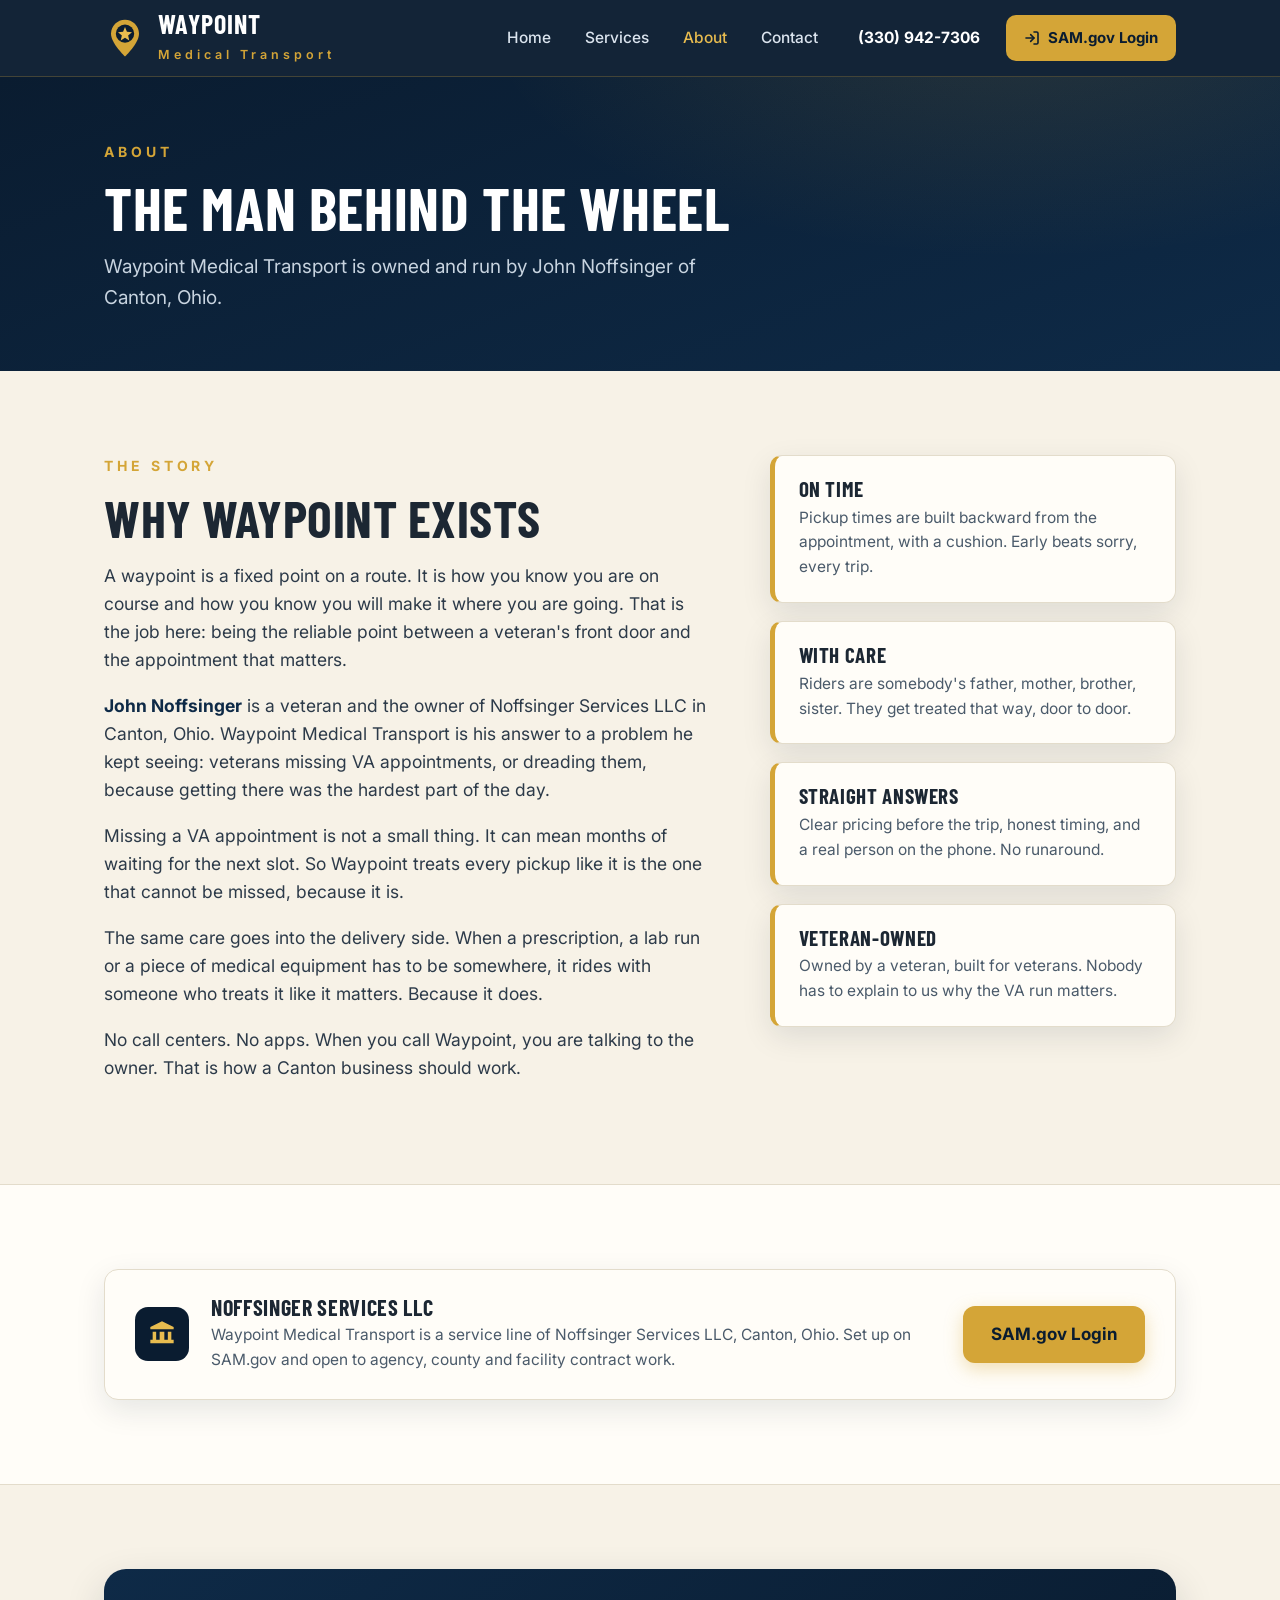
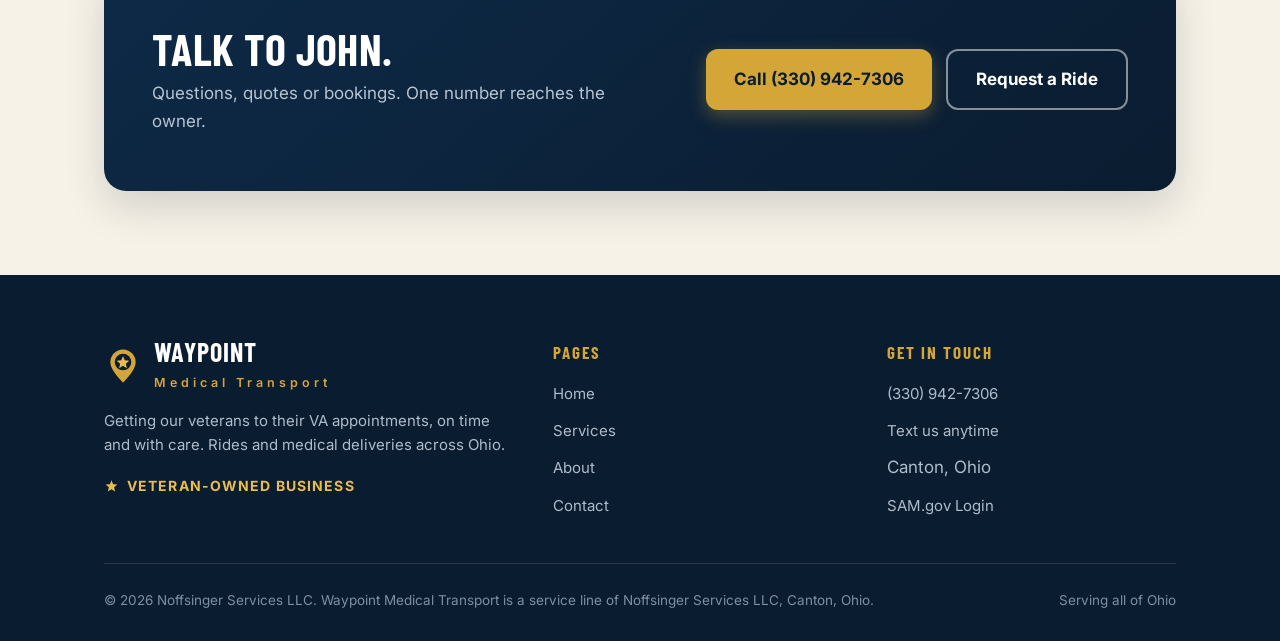
==== about.html @ 0211a943 "Waypoint Medical Transport site: home, services, about, contact + SAM.gov login button Co-Authored-B" ====
<!DOCTYPE html>
<html lang="en">
<head>
<meta charset="UTF-8">
<meta name="viewport" content="width=device-width, initial-scale=1.0">
<title>About | Waypoint Medical Transport | Canton, Ohio</title>
<meta name="description" content="Waypoint Medical Transport is a veteran-owned service line of Noffsinger Services LLC in Canton, Ohio, built around one promise: on time, with care.">
<link rel="icon" type="image/svg+xml" href="favicon.svg">
<link rel="preconnect" href="https://fonts.googleapis.com">
<link rel="preconnect" href="https://fonts.gstatic.com" crossorigin>
<link href="https://fonts.googleapis.com/css2?family=Barlow+Condensed:wght@600;700&family=Inter:wght@400;500;600;700&display=swap" rel="stylesheet">
<link rel="stylesheet" href="css/styles.css">
</head>
<body>

<header class="site-header">
  <div class="wrap nav">
    <a class="brand" href="index.html">
      <svg viewBox="0 0 48 48" fill="none" aria-hidden="true">
        <path d="M24 3C15.2 3 8 10.2 8 19c0 11 16 26 16 26s16-15 16-26c0-8.8-7.2-16-16-16z" fill="#d4a537"/>
        <circle cx="24" cy="19" r="10.5" fill="#0a1c30"/>
        <path d="M24 11.5l2.2 5.3 5.8.5-4.4 3.8 1.3 5.7-4.9-3-4.9 3 1.3-5.7-4.4-3.8 5.8-.5z" fill="#e8bc4f"/>
      </svg>
      <span>
        <span class="brand-name">Waypoint</span>
        <span class="brand-sub">Medical Transport</span>
      </span>
    </a>
    <button class="nav-toggle" aria-label="Open menu" aria-expanded="false">&#9776;</button>
    <ul class="nav-links">
      <li><a href="index.html">Home</a></li>
      <li><a href="services.html">Services</a></li>
      <li><a href="about.html" class="active">About</a></li>
      <li><a href="contact.html">Contact</a></li>
    </ul>
    <a class="nav-phone" href="tel:+13309427306">(330) 942-7306</a>
    <a class="btn-sam" href="https://sam.gov/workspace" target="_blank" rel="noopener">
      <svg width="16" height="16" viewBox="0 0 24 24" fill="none" stroke="currentColor" stroke-width="2.4" stroke-linecap="round" stroke-linejoin="round" aria-hidden="true"><path d="M15 3h4a2 2 0 0 1 2 2v14a2 2 0 0 1-2 2h-4"/><polyline points="10 17 15 12 10 7"/><line x1="15" y1="12" x2="3" y2="12"/></svg>
      SAM.gov Login
    </a>
  </div>
</header>

<main>

  <section class="page-hero">
    <div class="wrap">
      <span class="kicker">About</span>
      <h1>The Man Behind the Wheel</h1>
      <p>Waypoint Medical Transport is owned and run by John Noffsinger of Canton, Ohio.</p>
    </div>
  </section>

  <section class="section">
    <div class="wrap">
      <div class="about-grid">
        <div class="about-copy">
          <span class="kicker">The Story</span>
          <h2>Why Waypoint exists</h2>
          <p>A waypoint is a fixed point on a route. It is how you know you are on course and how you know you will make it where you are going. That is the job here: being the reliable point between a veteran's front door and the appointment that matters.</p>
          <p><strong>John Noffsinger</strong> is a veteran and the owner of Noffsinger Services LLC in Canton, Ohio. Waypoint Medical Transport is his answer to a problem he kept seeing: veterans missing VA appointments, or dreading them, because getting there was the hardest part of the day.</p>
          <p>Missing a VA appointment is not a small thing. It can mean months of waiting for the next slot. So Waypoint treats every pickup like it is the one that cannot be missed, because it is.</p>
          <p>The same care goes into the delivery side. When a prescription, a lab run or a piece of medical equipment has to be somewhere, it rides with someone who treats it like it matters. Because it does.</p>
          <p>No call centers. No apps. When you call Waypoint, you are talking to the owner. That is how a Canton business should work.</p>
        </div>
        <div class="value-stack">
          <div class="value">
            <h3>On Time</h3>
            <p>Pickup times are built backward from the appointment, with a cushion. Early beats sorry, every trip.</p>
          </div>
          <div class="value">
            <h3>With Care</h3>
            <p>Riders are somebody's father, mother, brother, sister. They get treated that way, door to door.</p>
          </div>
          <div class="value">
            <h3>Straight Answers</h3>
            <p>Clear pricing before the trip, honest timing, and a real person on the phone. No runaround.</p>
          </div>
          <div class="value">
            <h3>Veteran-Owned</h3>
            <p>Owned by a veteran, built for veterans. Nobody has to explain to us why the VA run matters.</p>
          </div>
        </div>
      </div>
    </div>
  </section>

  <section class="section section-paper">
    <div class="wrap">
      <div class="sam-strip">
        <span class="sam-ico"><svg viewBox="0 0 24 24" fill="currentColor" aria-hidden="true"><path d="M12 1L2 6v2h20V6zM4 10v7H2v3h20v-3h-2v-7h-3v7h-3v-7h-4v7H7v-7z"/></svg></span>
        <div class="sam-strip-copy">
          <h3>Noffsinger Services LLC</h3>
          <p>Waypoint Medical Transport is a service line of Noffsinger Services LLC, Canton, Ohio. Set up on SAM.gov and open to agency, county and facility contract work.</p>
        </div>
        <a class="btn btn-gold" href="https://sam.gov/workspace" target="_blank" rel="noopener">SAM.gov Login</a>
      </div>
    </div>
  </section>

  <section class="section">
    <div class="wrap">
      <div class="cta-band">
        <div>
          <h2>Talk to John.</h2>
          <p>Questions, quotes or bookings. One number reaches the owner.</p>
        </div>
        <div class="cta-actions">
          <a class="btn btn-gold" href="tel:+13309427306">Call (330) 942-7306</a>
          <a class="btn btn-ghost" href="contact.html">Request a Ride</a>
        </div>
      </div>
    </div>
  </section>

</main>

<footer class="site-footer">
  <div class="wrap">
    <div class="footer-grid">
      <div>
        <div class="footer-brand">
          <svg viewBox="0 0 48 48" fill="none" aria-hidden="true">
            <path d="M24 3C15.2 3 8 10.2 8 19c0 11 16 26 16 26s16-15 16-26c0-8.8-7.2-16-16-16z" fill="#d4a537"/>
            <circle cx="24" cy="19" r="10.5" fill="#0a1c30"/>
            <path d="M24 11.5l2.2 5.3 5.8.5-4.4 3.8 1.3 5.7-4.9-3-4.9 3 1.3-5.7-4.4-3.8 5.8-.5z" fill="#e8bc4f"/>
          </svg>
          <span>
            <span class="brand-name">Waypoint</span>
            <span class="brand-sub">Medical Transport</span>
          </span>
        </div>
        <p>Getting our veterans to their VA appointments, on time and with care. Rides and medical deliveries across Ohio.</p>
        <span class="footer-vet">
          <svg width="15" height="15" viewBox="0 0 24 24" fill="currentColor" aria-hidden="true"><path d="M12 2l2.6 6.3 6.8.5-5.2 4.4 1.6 6.6L12 16.2 6.2 19.8l1.6-6.6-5.2-4.4 6.8-.5z"/></svg>
          Veteran-Owned Business
        </span>
      </div>
      <div>
        <h4>Pages</h4>
        <ul>
          <li><a href="index.html">Home</a></li>
          <li><a href="services.html">Services</a></li>
          <li><a href="about.html">About</a></li>
          <li><a href="contact.html">Contact</a></li>
        </ul>
      </div>
      <div>
        <h4>Get in Touch</h4>
        <ul>
          <li><a href="tel:+13309427306">(330) 942-7306</a></li>
          <li><a href="sms:+13309427306">Text us anytime</a></li>
          <li>Canton, Ohio</li>
          <li><a href="https://sam.gov/workspace" target="_blank" rel="noopener">SAM.gov Login</a></li>
        </ul>
      </div>
    </div>
    <div class="footer-legal">
      <span>&copy; <span id="year">2026</span> Noffsinger Services LLC. Waypoint Medical Transport is a service line of Noffsinger Services LLC, Canton, Ohio.</span>
      <span>Serving all of Ohio</span>
    </div>
  </div>
</footer>

<script src="js/main.js"></script>
</body>
</html>
---- css/styles.css ----
/* ============================================================
   Waypoint Medical Transport — gowaypointmedical.com
   A service line of Noffsinger Services LLC, Canton, Ohio
   Navy + gold, big type, built for veterans and their families.
   ============================================================ */

:root {
  --navy: #0a1c30;
  --navy-2: #0e2a47;
  --navy-3: #143656;
  --gold: #d4a537;
  --gold-bright: #e8bc4f;
  --cream: #f7f2e7;
  --paper: #fffdf8;
  --ink: #1c2733;
  --ink-2: #4a5a6a;
  --line: #e3dccb;
  --radius: 14px;
  --shadow: 0 10px 30px rgba(10, 28, 48, 0.10);
  --shadow-lift: 0 16px 40px rgba(10, 28, 48, 0.16);
}

* { margin: 0; padding: 0; box-sizing: border-box; }

html { scroll-behavior: smooth; }

body {
  font-family: "Inter", system-ui, -apple-system, "Segoe UI", sans-serif;
  font-size: 17px;
  line-height: 1.6;
  color: var(--ink);
  background: var(--cream);
  -webkit-font-smoothing: antialiased;
}

img, svg { max-width: 100%; }

h1, h2, h3, .display {
  font-family: "Barlow Condensed", "Arial Narrow", sans-serif;
  font-weight: 700;
  line-height: 1.08;
  letter-spacing: 0.01em;
  text-transform: uppercase;
}

a { color: inherit; }

.wrap { max-width: 1120px; margin: 0 auto; padding: 0 24px; }

/* ---------- Header / nav ---------- */

.site-header {
  position: sticky;
  top: 0;
  z-index: 50;
  background: rgba(10, 28, 48, 0.96);
  backdrop-filter: blur(8px);
  border-bottom: 1px solid rgba(212, 165, 55, 0.25);
}

.nav {
  display: flex;
  align-items: center;
  gap: 20px;
  height: 76px;
}

.brand {
  display: flex;
  align-items: center;
  gap: 12px;
  text-decoration: none;
  color: #fff;
  margin-right: auto;
}

.brand svg { width: 42px; height: 42px; flex: none; }

.brand-name {
  font-family: "Barlow Condensed", sans-serif;
  font-weight: 700;
  font-size: 26px;
  letter-spacing: 0.04em;
  text-transform: uppercase;
  line-height: 1;
}

.brand-sub {
  display: block;
  white-space: nowrap;
  font-size: 12.5px;
  letter-spacing: 0.32em;
  color: var(--gold);
  font-weight: 600;
  margin-top: 3px;
}

.nav-links {
  display: flex;
  align-items: center;
  gap: 6px;
  list-style: none;
}

.nav-links a {
  display: block;
  padding: 10px 14px;
  color: #dbe4ee;
  text-decoration: none;
  font-size: 15.5px;
  font-weight: 500;
  border-radius: 8px;
  transition: color 0.15s, background 0.15s;
}

.nav-links a:hover { color: #fff; background: rgba(255, 255, 255, 0.07); }

.nav-links a.active { color: var(--gold-bright); }

.nav-phone {
  color: #fff;
  text-decoration: none;
  font-weight: 700;
  font-size: 15.5px;
  white-space: nowrap;
  padding: 10px 6px;
}

.nav-phone:hover { color: var(--gold-bright); }

.btn-sam {
  display: inline-flex;
  align-items: center;
  gap: 8px;
  background: var(--gold);
  color: var(--navy);
  text-decoration: none;
  font-weight: 700;
  font-size: 15px;
  padding: 11px 18px;
  border-radius: 10px;
  white-space: nowrap;
  transition: background 0.15s, transform 0.15s;
}

.btn-sam:hover { background: var(--gold-bright); transform: translateY(-1px); }

.nav-toggle {
  display: none;
  background: none;
  border: 2px solid rgba(255, 255, 255, 0.4);
  border-radius: 8px;
  color: #fff;
  font-size: 22px;
  line-height: 1;
  padding: 8px 12px;
  cursor: pointer;
}

/* ---------- Buttons ---------- */

.btn {
  display: inline-flex;
  align-items: center;
  justify-content: center;
  gap: 10px;
  padding: 15px 28px;
  border-radius: 12px;
  font-weight: 700;
  font-size: 17px;
  text-decoration: none;
  border: none;
  cursor: pointer;
  font-family: inherit;
  transition: transform 0.15s, box-shadow 0.15s, background 0.15s;
}

.btn-gold {
  background: var(--gold);
  color: var(--navy);
  box-shadow: 0 6px 18px rgba(212, 165, 55, 0.35);
}

.btn-gold:hover { background: var(--gold-bright); transform: translateY(-2px); }

.btn-ghost {
  background: transparent;
  color: #fff;
  border: 2px solid rgba(255, 255, 255, 0.5);
}

.btn-ghost:hover { border-color: #fff; transform: translateY(-2px); }

.btn-navy {
  background: var(--navy-2);
  color: #fff;
}

.btn-navy:hover { background: var(--navy-3); transform: translateY(-2px); }

/* ---------- Hero ---------- */

.hero {
  position: relative;
  background:
    radial-gradient(1100px 500px at 78% -10%, rgba(212, 165, 55, 0.14), transparent 60%),
    linear-gradient(165deg, var(--navy) 0%, var(--navy-2) 70%, var(--navy-3) 100%);
  color: #fff;
  overflow: hidden;
}

.hero-pattern {
  position: absolute;
  inset: 0;
  opacity: 0.35;
  pointer-events: none;
}

.hero-inner {
  position: relative;
  padding: 84px 0 92px;
  max-width: 780px;
}

.badge-vet {
  display: inline-flex;
  align-items: center;
  gap: 9px;
  background: rgba(212, 165, 55, 0.14);
  border: 1px solid rgba(212, 165, 55, 0.55);
  color: var(--gold-bright);
  font-size: 14.5px;
  font-weight: 700;
  letter-spacing: 0.08em;
  text-transform: uppercase;
  padding: 8px 16px;
  border-radius: 999px;
  margin-bottom: 26px;
}

.hero h1 {
  font-size: clamp(46px, 7vw, 78px);
  margin-bottom: 20px;
}

.hero h1 .gold { color: var(--gold-bright); }

.hero-tagline {
  font-size: clamp(18px, 2.4vw, 22px);
  color: #c8d4e0;
  max-width: 620px;
  margin-bottom: 36px;
}

.hero-ctas { display: flex; flex-wrap: wrap; gap: 14px; margin-bottom: 44px; }

.hero-points {
  display: flex;
  flex-wrap: wrap;
  gap: 12px 28px;
  padding: 0;
  list-style: none;
  color: #aebccb;
  font-size: 15.5px;
  font-weight: 500;
}

.hero-points li { display: flex; align-items: center; gap: 9px; }

.hero-points svg { width: 18px; height: 18px; color: var(--gold); flex: none; }

/* ---------- Sections ---------- */

.section { padding: 84px 0; }

.section-dark { background: var(--navy); color: #fff; }

.section-paper { background: var(--paper); border-top: 1px solid var(--line); border-bottom: 1px solid var(--line); }

.kicker {
  display: block;
  font-size: 14px;
  font-weight: 700;
  letter-spacing: 0.28em;
  text-transform: uppercase;
  color: var(--gold);
  margin-bottom: 12px;
}

.section h2 {
  font-size: clamp(34px, 4.6vw, 52px);
  margin-bottom: 16px;
}

.section-intro {
  font-size: 18.5px;
  color: var(--ink-2);
  max-width: 660px;
  margin-bottom: 44px;
}

.section-dark .section-intro { color: #b7c4d2; }

/* ---------- Map section ---------- */

.map-grid {
  display: grid;
  grid-template-columns: 1.15fr 1fr;
  gap: 56px;
  align-items: center;
}

.map-figure {
  background:
    radial-gradient(600px 400px at 60% 30%, rgba(212, 165, 55, 0.10), transparent 65%),
    var(--navy);
  border-radius: 20px;
  padding: 30px 26px 20px;
  box-shadow: var(--shadow-lift);
}

.map-caption {
  text-align: center;
  color: #93a5b8;
  font-size: 14px;
  padding: 12px 6px 6px;
}

.map-caption strong { color: var(--gold-bright); }

@keyframes homePulse {
  0%   { r: 10; opacity: 0.85; }
  70%  { r: 26; opacity: 0; }
  100% { r: 26; opacity: 0; }
}

.home-pulse { animation: homePulse 2.6s ease-out infinite; transform-box: fill-box; }

.reach-list { list-style: none; display: grid; gap: 22px; }

.reach-list li { display: flex; gap: 16px; }

.reach-ico {
  flex: none;
  width: 46px;
  height: 46px;
  border-radius: 12px;
  background: var(--navy);
  color: var(--gold-bright);
  display: flex;
  align-items: center;
  justify-content: center;
}

.reach-ico svg { width: 24px; height: 24px; }

.reach-list h3 { font-size: 21px; margin-bottom: 4px; letter-spacing: 0.03em; }

.reach-list p { color: var(--ink-2); font-size: 16px; }

/* ---------- Service cards ---------- */

.cards {
  display: grid;
  grid-template-columns: repeat(3, 1fr);
  gap: 24px;
}

.card {
  background: var(--paper);
  border: 1px solid var(--line);
  border-radius: var(--radius);
  padding: 30px 26px;
  box-shadow: var(--shadow);
  transition: transform 0.18s, box-shadow 0.18s;
  display: flex;
  flex-direction: column;
  gap: 12px;
}

.card:hover { transform: translateY(-5px); box-shadow: var(--shadow-lift); }

.card-link { text-decoration: none; color: inherit; cursor: pointer; }

.card-link:hover .card-note { background: var(--gold); color: var(--navy); }

.card-ico {
  width: 52px;
  height: 52px;
  border-radius: 13px;
  background: linear-gradient(150deg, var(--navy-2), var(--navy));
  color: var(--gold-bright);
  display: flex;
  align-items: center;
  justify-content: center;
}

.card-ico svg { width: 27px; height: 27px; }

.card h3 { font-size: 23px; letter-spacing: 0.03em; }

.card p { color: var(--ink-2); font-size: 16px; flex: 1; }

.card .card-note {
  font-size: 14px;
  font-weight: 600;
  color: var(--navy-2);
  background: rgba(212, 165, 55, 0.14);
  border-radius: 8px;
  padding: 7px 12px;
  align-self: flex-start;
  flex: none;
}

/* ---------- How it works ---------- */

.steps { display: grid; grid-template-columns: repeat(3, 1fr); gap: 24px; counter-reset: step; }

.step {
  background: rgba(255, 255, 255, 0.05);
  border: 1px solid rgba(255, 255, 255, 0.12);
  border-radius: var(--radius);
  padding: 30px 26px;
}

.step-num {
  font-family: "Barlow Condensed", sans-serif;
  font-size: 52px;
  font-weight: 700;
  color: var(--gold);
  line-height: 1;
  margin-bottom: 12px;
}

.step h3 { font-size: 22px; margin-bottom: 8px; letter-spacing: 0.03em; }

.step p { color: #b7c4d2; font-size: 15.5px; }

/* ---------- CTA band ---------- */

.cta-band {
  background: linear-gradient(140deg, var(--navy-2), var(--navy));
  border-radius: 22px;
  padding: 56px 48px;
  color: #fff;
  display: flex;
  align-items: center;
  justify-content: space-between;
  gap: 32px;
  flex-wrap: wrap;
  box-shadow: var(--shadow-lift);
}

.cta-band h2 { font-size: clamp(30px, 4vw, 44px); margin-bottom: 8px; }

.cta-band p { color: #b7c4d2; max-width: 480px; }

.cta-actions { display: flex; gap: 14px; flex-wrap: wrap; }

/* ---------- Contact page ---------- */

.contact-grid {
  display: grid;
  grid-template-columns: 1fr 1.15fr;
  gap: 48px;
  align-items: start;
}

.contact-card {
  background: var(--navy);
  color: #fff;
  border-radius: 20px;
  padding: 40px 34px;
  box-shadow: var(--shadow-lift);
}

.contact-card h3 { font-size: 26px; margin-bottom: 18px; letter-spacing: 0.03em; }

.contact-big-phone {
  display: block;
  font-family: "Barlow Condensed", sans-serif;
  font-size: clamp(34px, 4.5vw, 46px);
  font-weight: 700;
  color: var(--gold-bright);
  text-decoration: none;
  letter-spacing: 0.02em;
  margin-bottom: 6px;
}

.contact-big-phone:hover { color: #fff; }

.contact-card .hours { color: #b7c4d2; font-size: 15.5px; margin-bottom: 26px; }

.contact-actions { display: grid; gap: 12px; }

.contact-divider {
  border: none;
  border-top: 1px solid rgba(255, 255, 255, 0.15);
  margin: 28px 0;
}

.contact-card .fine { color: #93a5b8; font-size: 14px; }

.form-panel {
  background: var(--paper);
  border: 1px solid var(--line);
  border-radius: 20px;
  padding: 40px 34px;
  box-shadow: var(--shadow);
}

.form-panel h3 { font-size: 26px; margin-bottom: 6px; letter-spacing: 0.03em; }

.form-panel > p { color: var(--ink-2); margin-bottom: 26px; font-size: 16px; }

.field { margin-bottom: 18px; }

.field label {
  display: block;
  font-weight: 600;
  font-size: 15px;
  margin-bottom: 7px;
}

.field input, .field select, .field textarea {
  width: 100%;
  padding: 13px 15px;
  font-size: 16px;
  font-family: inherit;
  border: 1.5px solid var(--line);
  border-radius: 10px;
  background: #fff;
  color: var(--ink);
}

.field input:focus, .field select:focus, .field textarea:focus {
  outline: none;
  border-color: var(--gold);
  box-shadow: 0 0 0 3px rgba(212, 165, 55, 0.2);
}

.field-row { display: grid; grid-template-columns: 1fr 1fr; gap: 16px; }

.check-row {
  display: flex;
  align-items: center;
  gap: 10px;
  margin-bottom: 22px;
  font-size: 16px;
}

.check-row input { width: 20px; height: 20px; accent-color: var(--gold); }

.form-hint { font-size: 14px; color: var(--ink-2); margin-top: 14px; }

/* ---------- About page ---------- */

.about-grid {
  display: grid;
  grid-template-columns: 1.2fr 0.8fr;
  gap: 56px;
  align-items: start;
}

.about-copy p { margin-bottom: 18px; font-size: 17.5px; color: #2c3a49; }

.about-copy p strong { color: var(--navy-2); }

.value-stack { display: grid; gap: 18px; }

.value {
  background: var(--paper);
  border: 1px solid var(--line);
  border-left: 5px solid var(--gold);
  border-radius: 12px;
  padding: 22px 24px;
  box-shadow: var(--shadow);
}

.value h3 { font-size: 21px; margin-bottom: 5px; letter-spacing: 0.03em; }

.value p { color: var(--ink-2); font-size: 15.5px; }

/* ---------- Page hero (inner pages) ---------- */

.page-hero {
  background:
    radial-gradient(900px 400px at 80% -20%, rgba(212, 165, 55, 0.13), transparent 60%),
    linear-gradient(160deg, var(--navy), var(--navy-2));
  color: #fff;
  padding: 64px 0 58px;
}

.page-hero h1 { font-size: clamp(38px, 5.5vw, 60px); margin-bottom: 12px; }

.page-hero p { color: #c8d4e0; font-size: 19px; max-width: 640px; }

/* ---------- SAM.gov strip ---------- */

.sam-strip {
  display: flex;
  align-items: center;
  gap: 22px;
  flex-wrap: wrap;
  background: var(--paper);
  border: 1px solid var(--line);
  border-radius: var(--radius);
  padding: 26px 30px;
  box-shadow: var(--shadow);
}

.sam-strip .sam-ico {
  flex: none;
  width: 54px;
  height: 54px;
  border-radius: 13px;
  background: var(--navy);
  color: var(--gold-bright);
  display: flex;
  align-items: center;
  justify-content: center;
}

.sam-strip .sam-ico svg { width: 28px; height: 28px; }

.sam-strip-copy { flex: 1; min-width: 260px; }

.sam-strip h3 { font-size: 22px; letter-spacing: 0.03em; margin-bottom: 4px; }

.sam-strip p { color: var(--ink-2); font-size: 15.5px; }

/* ---------- Footer ---------- */

.site-footer {
  background: var(--navy);
  color: #aebccb;
  padding: 64px 0 30px;
}

.footer-grid {
  display: grid;
  grid-template-columns: 1.4fr 1fr 1fr;
  gap: 44px;
  padding-bottom: 44px;
  border-bottom: 1px solid rgba(255, 255, 255, 0.12);
}

.footer-brand { display: flex; align-items: center; gap: 12px; color: #fff; margin-bottom: 16px; }

.footer-brand svg { width: 38px; height: 38px; }

.footer-grid p { font-size: 15px; }

.footer-grid h4 {
  font-family: "Barlow Condensed", sans-serif;
  text-transform: uppercase;
  letter-spacing: 0.12em;
  font-size: 17px;
  color: var(--gold);
  margin-bottom: 14px;
}

.footer-grid ul { list-style: none; display: grid; gap: 10px; }

.footer-grid a { color: #aebccb; text-decoration: none; font-size: 15px; }

.footer-grid a:hover { color: #fff; }

.footer-vet {
  display: inline-flex;
  align-items: center;
  gap: 8px;
  margin-top: 18px;
  color: var(--gold-bright);
  font-size: 14px;
  font-weight: 700;
  letter-spacing: 0.08em;
  text-transform: uppercase;
}

.footer-legal {
  padding-top: 26px;
  font-size: 13.5px;
  color: #7d8fa3;
  display: flex;
  justify-content: space-between;
  gap: 16px;
  flex-wrap: wrap;
}

/* ---------- Responsive ---------- */

@media (max-width: 960px) {
  .cards, .steps { grid-template-columns: 1fr 1fr; }
  .map-grid, .about-grid, .contact-grid { grid-template-columns: 1fr; }
  .footer-grid { grid-template-columns: 1fr 1fr; }
}

@media (max-width: 820px) {
  .nav { height: 68px; }
  .nav-phone { display: none; }
  .nav-toggle { display: block; }
  .nav-links {
    display: none;
    position: absolute;
    top: 68px;
    left: 0;
    right: 0;
    flex-direction: column;
    align-items: stretch;
    gap: 0;
    background: var(--navy);
    border-bottom: 2px solid var(--gold);
    padding: 10px 16px 16px;
  }
  .nav-links.open { display: flex; }
  .nav-links a { padding: 14px 12px; font-size: 17px; }
  .btn-sam { padding: 10px 14px; font-size: 14px; }
}

@media (max-width: 640px) {
  body { font-size: 16px; }
  .section { padding: 60px 0; }
  .hero-inner { padding: 60px 0 68px; }
  .cards, .steps, .footer-grid, .field-row { grid-template-columns: 1fr; }
  .cta-band { padding: 40px 28px; }
  .wrap { padding: 0 18px; }
  .nav { gap: 10px; }
  .brand { gap: 8px; }
  .brand svg { width: 34px; height: 34px; }
  .brand-name { font-size: 20px; }
  .brand-sub { letter-spacing: 0.18em; font-size: 10.5px; }
  .nav-toggle { padding: 6px 10px; font-size: 19px; }
  .btn-sam { padding: 8px 10px; font-size: 13px; gap: 5px; }
  .btn-sam svg { width: 13px; height: 13px; }
  .map-figure { padding: 20px 14px 14px; }
}
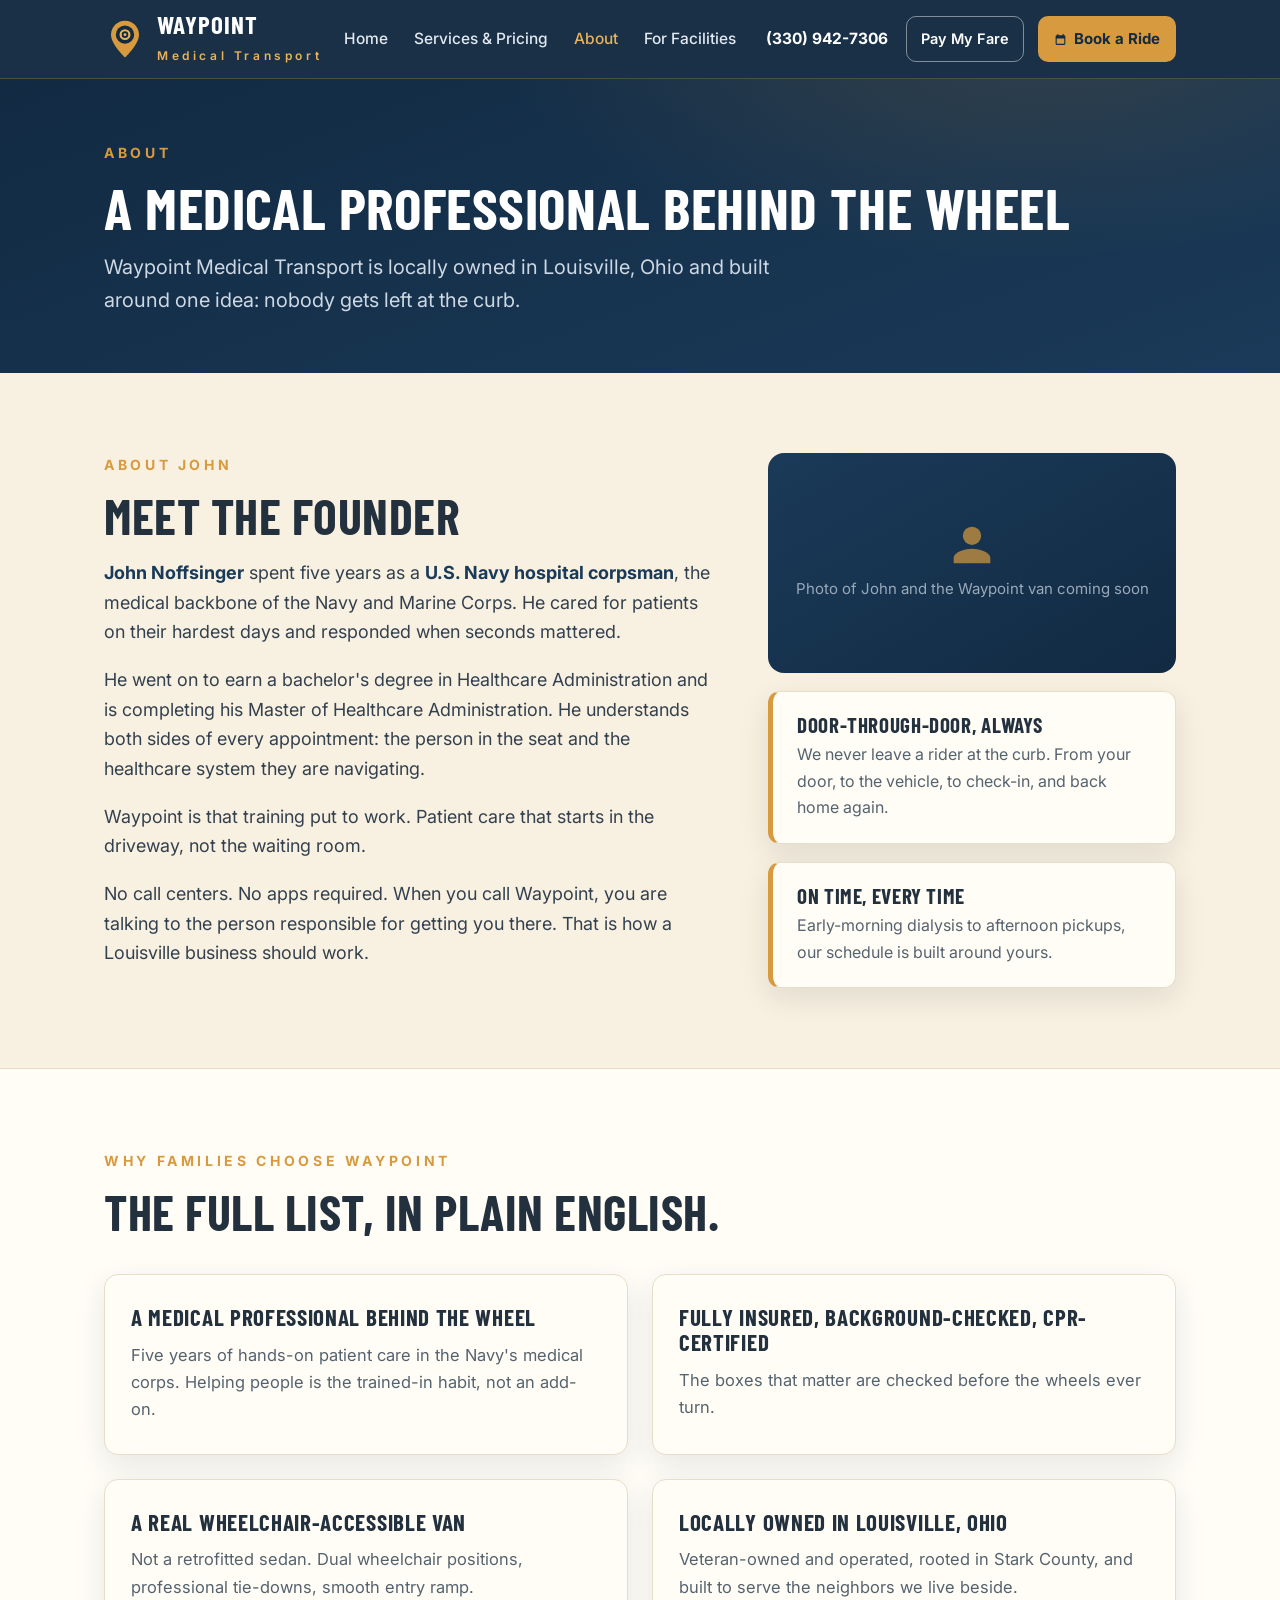
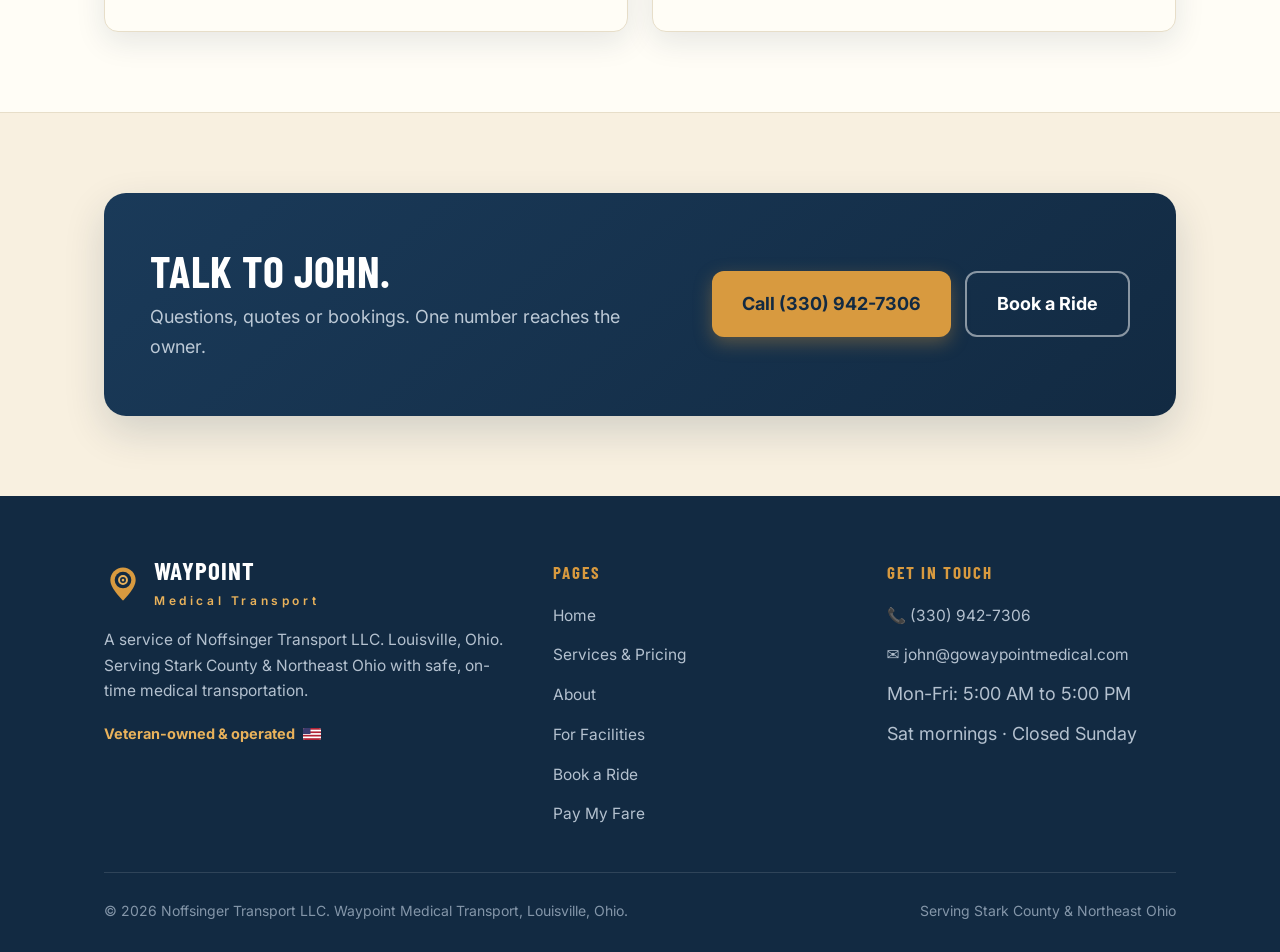
==== commit d611d0c7: "Waypoint v3: John's fix list. New email, hero, founder story, pricing rows, founding-rider offer, Re" ====
--- a/about.html
+++ b/about.html
@@ -3,12 +3,44 @@
 <head>
 <meta charset="UTF-8">
 <meta name="viewport" content="width=device-width, initial-scale=1.0">
-<title>About | Waypoint Medical Transport | Canton, Ohio</title>
-<meta name="description" content="Waypoint Medical Transport is a veteran-owned service line of Noffsinger Services LLC in Canton, Ohio, built around one promise: on time, with care.">
+<title>About | Waypoint Medical Transport | Louisville, Ohio</title>
+<meta name="description" content="Waypoint Medical Transport is locally owned in Louisville, Ohio and run by a founder who spent five years caring for patients as a U.S. Navy hospital corpsman. Door-through-door, every ride.">
 <link rel="icon" type="image/svg+xml" href="favicon.svg">
 <link rel="preconnect" href="https://fonts.googleapis.com">
 <link rel="preconnect" href="https://fonts.gstatic.com" crossorigin>
 <link href="https://fonts.googleapis.com/css2?family=Barlow+Condensed:wght@600;700&family=Inter:wght@400;500;600;700&display=swap" rel="stylesheet">
+<meta property="og:type" content="website">
+<meta property="og:site_name" content="Waypoint Medical Transport">
+<meta property="og:title" content="Meet the Founder | Waypoint Medical Transport">
+<meta property="og:description" content="Founded by a former U.S. Navy hospital corpsman with a healthcare administration background. Patient care that starts in the driveway, not the waiting room.">
+<meta property="og:url" content="https://gowaypointmedical.com/about.html">
+<meta property="og:image" content="https://gowaypointmedical.com/og-card.png">
+<meta property="og:image:width" content="1200">
+<meta property="og:image:height" content="630">
+<meta name="twitter:card" content="summary_large_image">
+<script type="application/ld+json">
+{
+  "@context": "https://schema.org",
+  "@type": "LocalBusiness",
+  "name": "Waypoint Medical Transport",
+  "legalName": "Noffsinger Transport LLC",
+  "url": "https://gowaypointmedical.com/",
+  "telephone": "+13309427306",
+  "email": "john@gowaypointmedical.com",
+  "image": "https://gowaypointmedical.com/og-card.png",
+  "description": "Non-emergency medical transportation serving Stark County and Northeast Ohio. Door-through-door rides to dialysis, doctor visits, therapy and more.",
+  "address": {
+    "@type": "PostalAddress",
+    "addressLocality": "Louisville",
+    "addressRegion": "OH",
+    "addressCountry": "US"
+  },
+  "areaServed": ["Louisville OH", "Canton OH", "North Canton OH", "Massillon OH", "Alliance OH", "Hartville OH", "Stark County OH", "Green OH", "Akron OH"],
+  "openingHours": ["Mo-Fr 05:00-17:00", "Sa 05:00-12:00"],
+  "priceRange": "$$"
+}
+</script>
+<!-- GA4: paste the gtag.js snippet here when John sends the G- measurement ID -->
 <link rel="stylesheet" href="css/styles.css">
 </head>
 <body>
@@ -17,9 +49,10 @@
   <div class="wrap nav">
     <a class="brand" href="index.html">
       <svg viewBox="0 0 48 48" fill="none" aria-hidden="true">
-        <path d="M24 3C15.2 3 8 10.2 8 19c0 11 16 26 16 26s16-15 16-26c0-8.8-7.2-16-16-16z" fill="#d4a537"/>
-        <circle cx="24" cy="19" r="10.5" fill="#0a1c30"/>
-        <path d="M24 11.5l2.2 5.3 5.8.5-4.4 3.8 1.3 5.7-4.9-3-4.9 3 1.3-5.7-4.4-3.8 5.8-.5z" fill="#e8bc4f"/>
+        <path d="M24 3C15.2 3 8 10.2 8 19c0 11 16 26 16 26s16-15 16-26c0-8.8-7.2-16-16-16z" fill="#d89a3f"/>
+        <circle cx="24" cy="19" r="10.5" fill="#122a42"/>
+        <circle cx="24" cy="19" r="5" stroke="#e9b25b" stroke-width="2.5"/>
+        <circle cx="24" cy="19" r="1.7" fill="#e9b25b"/>
       </svg>
       <span>
         <span class="brand-name">Waypoint</span>
@@ -29,14 +62,16 @@
     <button class="nav-toggle" aria-label="Open menu" aria-expanded="false">&#9776;</button>
     <ul class="nav-links">
       <li><a href="index.html">Home</a></li>
-      <li><a href="services.html">Services</a></li>
+      <li><a href="services.html">Services &amp; Pricing</a></li>
       <li><a href="about.html" class="active">About</a></li>
-      <li><a href="contact.html">Contact</a></li>
+      <li><a href="facilities.html">For Facilities</a></li>
+      <li class="nav-links-pay"><a href="pay.html">Pay My Fare</a></li>
     </ul>
     <a class="nav-phone" href="tel:+13309427306">(330) 942-7306</a>
-    <a class="btn-sam" href="https://sam.gov/workspace" target="_blank" rel="noopener">
-      <svg width="16" height="16" viewBox="0 0 24 24" fill="none" stroke="currentColor" stroke-width="2.4" stroke-linecap="round" stroke-linejoin="round" aria-hidden="true"><path d="M15 3h4a2 2 0 0 1 2 2v14a2 2 0 0 1-2 2h-4"/><polyline points="10 17 15 12 10 7"/><line x1="15" y1="12" x2="3" y2="12"/></svg>
-      SAM.gov Login
+    <a class="btn-payfare" href="pay.html">Pay My Fare</a>
+    <a class="btn-book" href="book.html">
+      <svg width="15" height="15" viewBox="0 0 24 24" fill="currentColor" aria-hidden="true"><path d="M19 4h-1V2h-2v2H8V2H6v2H5a2 2 0 0 0-2 2v14a2 2 0 0 0 2 2h14a2 2 0 0 0 2-2V6a2 2 0 0 0-2-2zm0 16H5V10h14z"/></svg>
+      Book a Ride
     </a>
   </div>
 </header>
@@ -46,8 +81,8 @@
   <section class="page-hero">
     <div class="wrap">
       <span class="kicker">About</span>
-      <h1>The Man Behind the Wheel</h1>
-      <p>Waypoint Medical Transport is owned and run by John Noffsinger of Canton, Ohio.</p>
+      <h1>A Medical Professional Behind the Wheel</h1>
+      <p>Waypoint Medical Transport is locally owned in Louisville, Ohio and built around one idea: nobody gets left at the curb.</p>
     </div>
   </section>
 
@@ -55,31 +90,26 @@
     <div class="wrap">
       <div class="about-grid">
         <div class="about-copy">
-          <span class="kicker">The Story</span>
-          <h2>Why Waypoint exists</h2>
-          <p>A waypoint is a fixed point on a route. It is how you know you are on course and how you know you will make it where you are going. That is the job here: being the reliable point between a veteran's front door and the appointment that matters.</p>
-          <p><strong>John Noffsinger</strong> is a veteran and the owner of Noffsinger Services LLC in Canton, Ohio. Waypoint Medical Transport is his answer to a problem he kept seeing: veterans missing VA appointments, or dreading them, because getting there was the hardest part of the day.</p>
-          <p>Missing a VA appointment is not a small thing. It can mean months of waiting for the next slot. So Waypoint treats every pickup like it is the one that cannot be missed, because it is.</p>
-          <p>The same care goes into the delivery side. When a prescription, a lab run or a piece of medical equipment has to be somewhere, it rides with someone who treats it like it matters. Because it does.</p>
-          <p>No call centers. No apps. When you call Waypoint, you are talking to the owner. That is how a Canton business should work.</p>
+          <span class="kicker">About John</span>
+          <h2>Meet the founder</h2>
+          <p><strong>John Noffsinger</strong> spent five years as a <strong>U.S. Navy hospital corpsman</strong>, the medical backbone of the Navy and Marine Corps. He cared for patients on their hardest days and responded when seconds mattered.</p>
+          <p>He went on to earn a bachelor's degree in Healthcare Administration and is completing his Master of Healthcare Administration. He understands both sides of every appointment: the person in the seat and the healthcare system they are navigating.</p>
+          <p>Waypoint is that training put to work. Patient care that starts in the driveway, not the waiting room.</p>
+          <p>No call centers. No apps required. When you call Waypoint, you are talking to the person responsible for getting you there. That is how a Louisville business should work.</p>
         </div>
         <div class="value-stack">
-          <div class="value">
-            <h3>On Time</h3>
-            <p>Pickup times are built backward from the appointment, with a cushion. Early beats sorry, every trip.</p>
+          <div class="photo-slot">
+            <svg viewBox="0 0 24 24" fill="currentColor" aria-hidden="true"><path d="M12 12a5 5 0 1 0-5-5 5 5 0 0 0 5 5zm0 2c-3.3 0-10 1.7-10 5v3h20v-3c0-3.3-6.7-5-10-5z"/></svg>
+            <span>Photo of John and the Waypoint van coming soon</span>
           </div>
           <div class="value">
-            <h3>With Care</h3>
-            <p>Riders are somebody's father, mother, brother, sister. They get treated that way, door to door.</p>
+            <h3>Door-Through-Door, Always</h3>
+            <p>We never leave a rider at the curb. From your door, to the vehicle, to check-in, and back home again.</p>
           </div>
           <div class="value">
-            <h3>Straight Answers</h3>
-            <p>Clear pricing before the trip, honest timing, and a real person on the phone. No runaround.</p>
+            <h3>On Time, Every Time</h3>
+            <p>Early-morning dialysis to afternoon pickups, our schedule is built around yours.</p>
           </div>
-          <div class="value">
-            <h3>Veteran-Owned</h3>
-            <p>Owned by a veteran, built for veterans. Nobody has to explain to us why the VA run matters.</p>
-          </div>
         </div>
       </div>
     </div>
@@ -87,13 +117,25 @@
 
   <section class="section section-paper">
     <div class="wrap">
-      <div class="sam-strip">
-        <span class="sam-ico"><svg viewBox="0 0 24 24" fill="currentColor" aria-hidden="true"><path d="M12 1L2 6v2h20V6zM4 10v7H2v3h20v-3h-2v-7h-3v7h-3v-7h-4v7H7v-7z"/></svg></span>
-        <div class="sam-strip-copy">
-          <h3>Noffsinger Services LLC</h3>
-          <p>Waypoint Medical Transport is a service line of Noffsinger Services LLC, Canton, Ohio. Set up on SAM.gov and open to agency, county and facility contract work.</p>
-        </div>
-        <a class="btn btn-gold" href="https://sam.gov/workspace" target="_blank" rel="noopener">SAM.gov Login</a>
+      <span class="kicker">Why Families Choose Waypoint</span>
+      <h2>The full list, in plain English.</h2>
+      <div class="cards" style="margin-top: 36px; grid-template-columns: repeat(2, 1fr);">
+        <div class="card">
+          <h3>A medical professional behind the wheel</h3>
+          <p>Five years of hands-on patient care in the Navy's medical corps. Helping people is the trained-in habit, not an add-on.</p>
+        </div>
+        <div class="card">
+          <h3>Fully insured, background-checked, CPR-certified</h3>
+          <p>The boxes that matter are checked before the wheels ever turn.</p>
+        </div>
+        <div class="card">
+          <h3>A real wheelchair-accessible van</h3>
+          <p>Not a retrofitted sedan. Dual wheelchair positions, professional tie-downs, smooth entry ramp.</p>
+        </div>
+        <div class="card">
+          <h3>Locally owned in Louisville, Ohio</h3>
+          <p>Veteran-owned and operated, rooted in Stark County, and built to serve the neighbors we live beside.</p>
+        </div>
       </div>
     </div>
   </section>
@@ -107,7 +149,7 @@
         </div>
         <div class="cta-actions">
           <a class="btn btn-gold" href="tel:+13309427306">Call (330) 942-7306</a>
-          <a class="btn btn-ghost" href="contact.html">Request a Ride</a>
+          <a class="btn btn-ghost" href="book.html">Book a Ride</a>
         </div>
       </div>
     </div>
@@ -121,46 +163,54 @@
       <div>
         <div class="footer-brand">
           <svg viewBox="0 0 48 48" fill="none" aria-hidden="true">
-            <path d="M24 3C15.2 3 8 10.2 8 19c0 11 16 26 16 26s16-15 16-26c0-8.8-7.2-16-16-16z" fill="#d4a537"/>
-            <circle cx="24" cy="19" r="10.5" fill="#0a1c30"/>
-            <path d="M24 11.5l2.2 5.3 5.8.5-4.4 3.8 1.3 5.7-4.9-3-4.9 3 1.3-5.7-4.4-3.8 5.8-.5z" fill="#e8bc4f"/>
+            <path d="M24 3C15.2 3 8 10.2 8 19c0 11 16 26 16 26s16-15 16-26c0-8.8-7.2-16-16-16z" fill="#d89a3f"/>
+            <circle cx="24" cy="19" r="10.5" fill="#122a42"/>
+            <circle cx="24" cy="19" r="5" stroke="#e9b25b" stroke-width="2.5"/>
+            <circle cx="24" cy="19" r="1.7" fill="#e9b25b"/>
           </svg>
           <span>
             <span class="brand-name">Waypoint</span>
             <span class="brand-sub">Medical Transport</span>
           </span>
         </div>
-        <p>Getting our veterans to their VA appointments, on time and with care. Rides and medical deliveries across Ohio.</p>
-        <span class="footer-vet">
-          <svg width="15" height="15" viewBox="0 0 24 24" fill="currentColor" aria-hidden="true"><path d="M12 2l2.6 6.3 6.8.5-5.2 4.4 1.6 6.6L12 16.2 6.2 19.8l1.6-6.6-5.2-4.4 6.8-.5z"/></svg>
-          Veteran-Owned Business
-        </span>
+        <p>A service of Noffsinger Transport LLC. Louisville, Ohio. Serving Stark County &amp; Northeast Ohio with safe, on-time medical transportation.</p>
+        <span class="footer-vet">Veteran-owned &amp; operated <svg width="18" height="12" viewBox="0 0 18 12" style="border-radius:2px" aria-hidden="true"><rect width="18" height="12" fill="#fff"/><g fill="#b22234"><rect y="0" width="18" height="1.7"/><rect y="3.4" width="18" height="1.7"/><rect y="6.8" width="18" height="1.7"/><rect y="10.2" width="18" height="1.8"/></g><rect width="7.5" height="6" fill="#3c3b6e"/></svg></span>
       </div>
       <div>
         <h4>Pages</h4>
         <ul>
           <li><a href="index.html">Home</a></li>
-          <li><a href="services.html">Services</a></li>
+          <li><a href="services.html">Services &amp; Pricing</a></li>
           <li><a href="about.html">About</a></li>
-          <li><a href="contact.html">Contact</a></li>
+          <li><a href="facilities.html">For Facilities</a></li>
+          <li><a href="book.html">Book a Ride</a></li>
+          <li><a href="pay.html">Pay My Fare</a></li>
         </ul>
       </div>
       <div>
         <h4>Get in Touch</h4>
         <ul>
-          <li><a href="tel:+13309427306">(330) 942-7306</a></li>
-          <li><a href="sms:+13309427306">Text us anytime</a></li>
-          <li>Canton, Ohio</li>
-          <li><a href="https://sam.gov/workspace" target="_blank" rel="noopener">SAM.gov Login</a></li>
+          <li><a href="tel:+13309427306">&#128222; (330) 942-7306</a></li>
+          <li><a href="mailto:john@gowaypointmedical.com">&#9993;&#65039; john@gowaypointmedical.com</a></li>
+          <li>Mon-Fri: 5:00 AM to 5:00 PM</li>
+          <li>Sat mornings &middot; Closed Sunday</li>
         </ul>
       </div>
     </div>
     <div class="footer-legal">
-      <span>&copy; <span id="year">2026</span> Noffsinger Services LLC. Waypoint Medical Transport is a service line of Noffsinger Services LLC, Canton, Ohio.</span>
-      <span>Serving all of Ohio</span>
+      <span>&copy; <span id="year">2026</span> Noffsinger Transport LLC. Waypoint Medical Transport, Louisville, Ohio.</span>
+      <span>Serving Stark County &amp; Northeast Ohio</span>
     </div>
   </div>
 </footer>
+
+<div class="mobile-cta">
+  <a class="m-call" href="tel:+13309427306">
+    <svg width="17" height="17" viewBox="0 0 24 24" fill="currentColor" aria-hidden="true"><path d="M6.6 10.8c1.4 2.8 3.8 5.1 6.6 6.6l2.2-2.2c.3-.3.7-.4 1-.2 1.1.4 2.3.6 3.6.6.6 0 1 .4 1 1V20c0 .6-.4 1-1 1C10.6 21 3 13.4 3 4c0-.6.4-1 1-1h3.5c.6 0 1 .4 1 1 0 1.2.2 2.4.6 3.6.1.3 0 .7-.2 1l-2.3 2.2z"/></svg>
+    Call Now
+  </a>
+  <a class="m-book" href="book.html">Book a Ride</a>
+</div>
 
 <script src="js/main.js"></script>
 </body>
--- a/css/styles.css
+++ b/css/styles.css
@@ -1,23 +1,23 @@
 /* ============================================================
-   Waypoint Medical Transport — gowaypointmedical.com
-   A service line of Noffsinger Services LLC, Canton, Ohio
-   Navy + gold, big type, built for veterans and their families.
+   Waypoint Medical Transport — Noffsinger Transport LLC
+   Louisville, Ohio. NEMT for Stark County + Northeast Ohio.
+   Warm navy + honey. Mobile-first, big type for older eyes.
    ============================================================ */
 
 :root {
-  --navy: #0a1c30;
-  --navy-2: #0e2a47;
-  --navy-3: #143656;
-  --gold: #d4a537;
-  --gold-bright: #e8bc4f;
-  --cream: #f7f2e7;
-  --paper: #fffdf8;
-  --ink: #1c2733;
-  --ink-2: #4a5a6a;
-  --line: #e3dccb;
+  --navy: #122a42;
+  --navy-2: #1a3a59;
+  --navy-3: #24496d;
+  --honey: #d89a3f;
+  --honey-bright: #e9b25b;
+  --cream: #f8f0e0;
+  --paper: #fffdf6;
+  --ink: #23303d;
+  --ink-2: #55636f;
+  --line: #e7dec9;
   --radius: 14px;
-  --shadow: 0 10px 30px rgba(10, 28, 48, 0.10);
-  --shadow-lift: 0 16px 40px rgba(10, 28, 48, 0.16);
+  --shadow: 0 10px 30px rgba(18, 42, 66, 0.10);
+  --shadow-lift: 0 16px 40px rgba(18, 42, 66, 0.16);
 }
 
 * { margin: 0; padding: 0; box-sizing: border-box; }
@@ -26,8 +26,8 @@
 
 body {
   font-family: "Inter", system-ui, -apple-system, "Segoe UI", sans-serif;
-  font-size: 17px;
-  line-height: 1.6;
+  font-size: 18px;
+  line-height: 1.65;
   color: var(--ink);
   background: var(--cream);
   -webkit-font-smoothing: antialiased;
@@ -53,22 +53,21 @@
   position: sticky;
   top: 0;
   z-index: 50;
-  background: rgba(10, 28, 48, 0.96);
-  backdrop-filter: blur(8px);
-  border-bottom: 1px solid rgba(212, 165, 55, 0.25);
+  background: rgba(18, 42, 66, 0.97);
+  border-bottom: 1px solid rgba(216, 154, 63, 0.28);
 }
 
 .nav {
   display: flex;
   align-items: center;
-  gap: 20px;
-  height: 76px;
+  gap: 14px;
+  height: 78px;
 }
 
 .brand {
   display: flex;
   align-items: center;
-  gap: 12px;
+  gap: 11px;
   text-decoration: none;
   color: #fff;
   margin-right: auto;
@@ -79,7 +78,7 @@
 .brand-name {
   font-family: "Barlow Condensed", sans-serif;
   font-weight: 700;
-  font-size: 26px;
+  font-size: 25px;
   letter-spacing: 0.04em;
   text-transform: uppercase;
   line-height: 1;
@@ -87,35 +86,38 @@
 
 .brand-sub {
   display: block;
-  white-space: nowrap;
-  font-size: 12.5px;
-  letter-spacing: 0.32em;
-  color: var(--gold);
+  font-size: 12px;
+  letter-spacing: 0.3em;
+  color: var(--honey-bright);
   font-weight: 600;
   margin-top: 3px;
+  white-space: nowrap;
 }
 
 .nav-links {
   display: flex;
   align-items: center;
-  gap: 6px;
+  gap: 2px;
   list-style: none;
 }
 
 .nav-links a {
   display: block;
-  padding: 10px 14px;
-  color: #dbe4ee;
+  padding: 10px 12px;
+  color: #e2e9f1;
   text-decoration: none;
   font-size: 15.5px;
   font-weight: 500;
   border-radius: 8px;
+  white-space: nowrap;
   transition: color 0.15s, background 0.15s;
 }
 
 .nav-links a:hover { color: #fff; background: rgba(255, 255, 255, 0.07); }
 
-.nav-links a.active { color: var(--gold-bright); }
+.nav-links a.active { color: var(--honey-bright); }
+
+.nav-links .nav-links-pay { display: none; }
 
 .nav-phone {
   color: #fff;
@@ -123,27 +125,45 @@
   font-weight: 700;
   font-size: 15.5px;
   white-space: nowrap;
-  padding: 10px 6px;
-}
-
-.nav-phone:hover { color: var(--gold-bright); }
-
-.btn-sam {
+  padding: 10px 4px;
+}
+
+.nav-phone:hover { color: var(--honey-bright); }
+
+.btn-book {
   display: inline-flex;
   align-items: center;
-  gap: 8px;
-  background: var(--gold);
+  gap: 7px;
+  background: var(--honey);
   color: var(--navy);
   text-decoration: none;
   font-weight: 700;
   font-size: 15px;
-  padding: 11px 18px;
+  padding: 11px 16px;
   border-radius: 10px;
   white-space: nowrap;
   transition: background 0.15s, transform 0.15s;
 }
 
-.btn-sam:hover { background: var(--gold-bright); transform: translateY(-1px); }
+.btn-book:hover { background: var(--honey-bright); transform: translateY(-1px); }
+
+.btn-payfare {
+  display: inline-flex;
+  align-items: center;
+  gap: 7px;
+  background: transparent;
+  color: #fff;
+  border: 1.5px solid rgba(255, 255, 255, 0.45);
+  text-decoration: none;
+  font-weight: 600;
+  font-size: 14.5px;
+  padding: 10px 14px;
+  border-radius: 10px;
+  white-space: nowrap;
+  transition: border-color 0.15s, background 0.15s;
+}
+
+.btn-payfare:hover { border-color: #fff; background: rgba(255, 255, 255, 0.07); }
 
 .nav-toggle {
   display: none;
@@ -151,9 +171,9 @@
   border: 2px solid rgba(255, 255, 255, 0.4);
   border-radius: 8px;
   color: #fff;
-  font-size: 22px;
+  font-size: 21px;
   line-height: 1;
-  padding: 8px 12px;
+  padding: 7px 11px;
   cursor: pointer;
 }
 
@@ -164,10 +184,10 @@
   align-items: center;
   justify-content: center;
   gap: 10px;
-  padding: 15px 28px;
+  padding: 16px 30px;
   border-radius: 12px;
   font-weight: 700;
-  font-size: 17px;
+  font-size: 18px;
   text-decoration: none;
   border: none;
   cursor: pointer;
@@ -176,12 +196,12 @@
 }
 
 .btn-gold {
-  background: var(--gold);
+  background: var(--honey);
   color: var(--navy);
-  box-shadow: 0 6px 18px rgba(212, 165, 55, 0.35);
-}
-
-.btn-gold:hover { background: var(--gold-bright); transform: translateY(-2px); }
+  box-shadow: 0 6px 18px rgba(216, 154, 63, 0.35);
+}
+
+.btn-gold:hover { background: var(--honey-bright); transform: translateY(-2px); }
 
 .btn-ghost {
   background: transparent;
@@ -191,10 +211,7 @@
 
 .btn-ghost:hover { border-color: #fff; transform: translateY(-2px); }
 
-.btn-navy {
-  background: var(--navy-2);
-  color: #fff;
-}
+.btn-navy { background: var(--navy-2); color: #fff; }
 
 .btn-navy:hover { background: var(--navy-3); transform: translateY(-2px); }
 
@@ -203,35 +220,26 @@
 .hero {
   position: relative;
   background:
-    radial-gradient(1100px 500px at 78% -10%, rgba(212, 165, 55, 0.14), transparent 60%),
+    radial-gradient(1100px 500px at 78% -10%, rgba(216, 154, 63, 0.16), transparent 60%),
     linear-gradient(165deg, var(--navy) 0%, var(--navy-2) 70%, var(--navy-3) 100%);
   color: #fff;
   overflow: hidden;
 }
 
-.hero-pattern {
-  position: absolute;
-  inset: 0;
-  opacity: 0.35;
-  pointer-events: none;
-}
-
-.hero-inner {
-  position: relative;
-  padding: 84px 0 92px;
-  max-width: 780px;
-}
-
-.badge-vet {
+.hero-pattern { position: absolute; inset: 0; opacity: 0.35; pointer-events: none; }
+
+.hero-inner { position: relative; padding: 76px 0 84px; max-width: 800px; }
+
+.pill-notice {
   display: inline-flex;
   align-items: center;
   gap: 9px;
-  background: rgba(212, 165, 55, 0.14);
-  border: 1px solid rgba(212, 165, 55, 0.55);
-  color: var(--gold-bright);
+  background: rgba(216, 154, 63, 0.15);
+  border: 1px solid rgba(216, 154, 63, 0.55);
+  color: var(--honey-bright);
   font-size: 14.5px;
   font-weight: 700;
-  letter-spacing: 0.08em;
+  letter-spacing: 0.07em;
   text-transform: uppercase;
   padding: 8px 16px;
   border-radius: 999px;
@@ -239,39 +247,57 @@
 }
 
 .hero h1 {
-  font-size: clamp(46px, 7vw, 78px);
-  margin-bottom: 20px;
-}
-
-.hero h1 .gold { color: var(--gold-bright); }
+  font-size: clamp(42px, 6.4vw, 72px);
+  margin-bottom: 18px;
+}
+
+.hero h1 .gold { color: var(--honey-bright); }
 
 .hero-tagline {
-  font-size: clamp(18px, 2.4vw, 22px);
-  color: #c8d4e0;
-  max-width: 620px;
+  font-size: clamp(19px, 2.4vw, 23px);
+  color: #cdd8e3;
+  max-width: 640px;
   margin-bottom: 36px;
 }
 
-.hero-ctas { display: flex; flex-wrap: wrap; gap: 14px; margin-bottom: 44px; }
+.offer-line {
+  display: inline-flex;
+  align-items: center;
+  gap: 10px;
+  background: rgba(233, 178, 91, 0.13);
+  border: 1.5px dashed rgba(233, 178, 91, 0.65);
+  color: #f3d9a8;
+  font-size: 16.5px;
+  font-weight: 500;
+  padding: 12px 18px;
+  border-radius: 12px;
+  margin-bottom: 32px;
+}
+
+.offer-line svg { color: var(--honey-bright); flex: none; }
+
+.offer-line strong { color: var(--honey-bright); }
+
+.hero-ctas { display: flex; flex-wrap: wrap; gap: 14px; margin-bottom: 40px; }
 
 .hero-points {
   display: flex;
   flex-wrap: wrap;
-  gap: 12px 28px;
+  gap: 12px 26px;
   padding: 0;
   list-style: none;
-  color: #aebccb;
-  font-size: 15.5px;
+  color: #b4c1cf;
+  font-size: 16px;
   font-weight: 500;
 }
 
 .hero-points li { display: flex; align-items: center; gap: 9px; }
 
-.hero-points svg { width: 18px; height: 18px; color: var(--gold); flex: none; }
+.hero-points svg { width: 18px; height: 18px; color: var(--honey); flex: none; }
 
 /* ---------- Sections ---------- */
 
-.section { padding: 84px 0; }
+.section { padding: 80px 0; }
 
 .section-dark { background: var(--navy); color: #fff; }
 
@@ -281,52 +307,95 @@
   display: block;
   font-size: 14px;
   font-weight: 700;
-  letter-spacing: 0.28em;
+  letter-spacing: 0.26em;
   text-transform: uppercase;
-  color: var(--gold);
+  color: var(--honey);
   margin-bottom: 12px;
 }
 
-.section h2 {
-  font-size: clamp(34px, 4.6vw, 52px);
-  margin-bottom: 16px;
-}
+.section h2 { font-size: clamp(33px, 4.4vw, 50px); margin-bottom: 16px; }
 
 .section-intro {
-  font-size: 18.5px;
+  font-size: 19px;
   color: var(--ink-2);
-  max-width: 660px;
-  margin-bottom: 44px;
-}
-
-.section-dark .section-intro { color: #b7c4d2; }
+  max-width: 680px;
+  margin-bottom: 42px;
+}
+
+.section-dark .section-intro { color: #bcc9d6; }
+
+/* ---------- Promise block ---------- */
+
+.promise {
+  max-width: 800px;
+  font-size: 20px;
+  color: #33414f;
+}
+
+.promise p { margin-bottom: 18px; }
+
+.promise strong { color: var(--navy-2); }
+
+.promise .sig {
+  font-family: "Barlow Condensed", sans-serif;
+  font-size: 26px;
+  font-weight: 700;
+  text-transform: uppercase;
+  color: var(--navy-2);
+  letter-spacing: 0.03em;
+}
+
+/* ---------- Trust badge row ---------- */
+
+.badge-row {
+  display: flex;
+  flex-wrap: wrap;
+  gap: 12px;
+  list-style: none;
+}
+
+.badge-row li {
+  display: inline-flex;
+  align-items: center;
+  gap: 9px;
+  background: var(--paper);
+  border: 1.5px solid var(--line);
+  border-radius: 999px;
+  padding: 11px 18px;
+  font-size: 15.5px;
+  font-weight: 600;
+  color: var(--navy-2);
+  box-shadow: var(--shadow);
+}
+
+.badge-row svg { width: 17px; height: 17px; color: var(--honey); flex: none; }
 
 /* ---------- Map section ---------- */
 
 .map-grid {
   display: grid;
   grid-template-columns: 1.15fr 1fr;
-  gap: 56px;
+  gap: 52px;
   align-items: center;
 }
 
 .map-figure {
   background:
-    radial-gradient(600px 400px at 60% 30%, rgba(212, 165, 55, 0.10), transparent 65%),
+    radial-gradient(600px 400px at 55% 40%, rgba(216, 154, 63, 0.10), transparent 65%),
     var(--navy);
   border-radius: 20px;
-  padding: 30px 26px 20px;
+  padding: 26px 22px 16px;
   box-shadow: var(--shadow-lift);
 }
 
 .map-caption {
   text-align: center;
-  color: #93a5b8;
-  font-size: 14px;
+  color: #9aa9ba;
+  font-size: 14.5px;
   padding: 12px 6px 6px;
 }
 
-.map-caption strong { color: var(--gold-bright); }
+.map-caption strong { color: var(--honey-bright); }
 
 @keyframes homePulse {
   0%   { r: 10; opacity: 0.85; }
@@ -346,7 +415,7 @@
   height: 46px;
   border-radius: 12px;
   background: var(--navy);
-  color: var(--gold-bright);
+  color: var(--honey-bright);
   display: flex;
   align-items: center;
   justify-content: center;
@@ -356,15 +425,11 @@
 
 .reach-list h3 { font-size: 21px; margin-bottom: 4px; letter-spacing: 0.03em; }
 
-.reach-list p { color: var(--ink-2); font-size: 16px; }
-
-/* ---------- Service cards ---------- */
-
-.cards {
-  display: grid;
-  grid-template-columns: repeat(3, 1fr);
-  gap: 24px;
-}
+.reach-list p { color: var(--ink-2); font-size: 16.5px; }
+
+/* ---------- Cards ---------- */
+
+.cards { display: grid; grid-template-columns: repeat(3, 1fr); gap: 24px; }
 
 .card {
   background: var(--paper);
@@ -382,14 +447,14 @@
 
 .card-link { text-decoration: none; color: inherit; cursor: pointer; }
 
-.card-link:hover .card-note { background: var(--gold); color: var(--navy); }
+.card-link:hover .card-note { background: var(--honey); color: var(--navy); }
 
 .card-ico {
   width: 52px;
   height: 52px;
   border-radius: 13px;
   background: linear-gradient(150deg, var(--navy-2), var(--navy));
-  color: var(--gold-bright);
+  color: var(--honey-bright);
   display: flex;
   align-items: center;
   justify-content: center;
@@ -399,22 +464,86 @@
 
 .card h3 { font-size: 23px; letter-spacing: 0.03em; }
 
-.card p { color: var(--ink-2); font-size: 16px; flex: 1; }
+.card p { color: var(--ink-2); font-size: 16.5px; flex: 1; }
 
 .card .card-note {
-  font-size: 14px;
+  font-size: 14.5px;
   font-weight: 600;
   color: var(--navy-2);
-  background: rgba(212, 165, 55, 0.14);
+  background: rgba(216, 154, 63, 0.15);
   border-radius: 8px;
   padding: 7px 12px;
   align-self: flex-start;
   flex: none;
 }
 
-/* ---------- How it works ---------- */
-
-.steps { display: grid; grid-template-columns: repeat(3, 1fr); gap: 24px; counter-reset: step; }
+/* ---------- Ride checklist ---------- */
+
+.ride-list {
+  list-style: none;
+  display: grid;
+  grid-template-columns: 1fr 1fr;
+  gap: 14px 28px;
+  max-width: 900px;
+}
+
+.ride-list li {
+  display: flex;
+  gap: 13px;
+  align-items: flex-start;
+  background: var(--paper);
+  border: 1px solid var(--line);
+  border-radius: 12px;
+  padding: 16px 18px;
+  font-size: 17px;
+  box-shadow: var(--shadow);
+}
+
+.ride-list svg { width: 21px; height: 21px; color: var(--honey); flex: none; margin-top: 3px; }
+
+.ride-list strong { color: var(--navy-2); }
+
+/* ---------- Pricing table ---------- */
+
+.price-wrap { overflow-x: auto; }
+
+.price-table {
+  width: 100%;
+  max-width: 780px;
+  border-collapse: collapse;
+  background: var(--paper);
+  border: 1px solid var(--line);
+  border-radius: var(--radius);
+  overflow: hidden;
+  box-shadow: var(--shadow);
+  font-size: 17px;
+}
+
+.price-table th {
+  font-family: "Barlow Condensed", sans-serif;
+  text-transform: uppercase;
+  letter-spacing: 0.08em;
+  font-size: 17px;
+  text-align: left;
+  background: var(--navy);
+  color: var(--honey-bright);
+  padding: 14px 20px;
+}
+
+.price-table td { padding: 15px 20px; border-top: 1px solid var(--line); }
+
+.price-table td:last-child {
+  font-weight: 700;
+  color: var(--navy-2);
+  white-space: nowrap;
+  text-align: right;
+}
+
+.price-note { margin-top: 20px; color: var(--ink-2); font-size: 16.5px; max-width: 720px; }
+
+/* ---------- Steps / hours ---------- */
+
+.steps { display: grid; grid-template-columns: repeat(3, 1fr); gap: 24px; }
 
 .step {
   background: rgba(255, 255, 255, 0.05);
@@ -427,21 +556,59 @@
   font-family: "Barlow Condensed", sans-serif;
   font-size: 52px;
   font-weight: 700;
-  color: var(--gold);
+  color: var(--honey);
   line-height: 1;
   margin-bottom: 12px;
 }
 
 .step h3 { font-size: 22px; margin-bottom: 8px; letter-spacing: 0.03em; }
 
-.step p { color: #b7c4d2; font-size: 15.5px; }
+.step p { color: #bcc9d6; font-size: 16px; }
+
+.hours-strip {
+  display: flex;
+  flex-wrap: wrap;
+  align-items: center;
+  gap: 14px 30px;
+  background: var(--paper);
+  border: 1.5px solid var(--line);
+  border-left: 5px solid var(--honey);
+  border-radius: 12px;
+  padding: 20px 26px;
+  font-size: 17px;
+  box-shadow: var(--shadow);
+}
+
+.hours-strip strong {
+  font-family: "Barlow Condensed", sans-serif;
+  text-transform: uppercase;
+  letter-spacing: 0.06em;
+  font-size: 20px;
+  color: var(--navy-2);
+}
+
+/* ---------- Service area lists ---------- */
+
+.area-cols { display: grid; grid-template-columns: repeat(3, 1fr); gap: 26px; }
+
+.area-col {
+  background: var(--paper);
+  border: 1px solid var(--line);
+  border-radius: var(--radius);
+  padding: 24px 24px;
+  box-shadow: var(--shadow);
+}
+
+.area-col h3 { font-size: 21px; letter-spacing: 0.04em; margin-bottom: 10px; color: var(--navy-2); }
+
+.area-col p { color: var(--ink-2); font-size: 16.5px; line-height: 1.8; }
 
 /* ---------- CTA band ---------- */
 
 .cta-band {
   background: linear-gradient(140deg, var(--navy-2), var(--navy));
   border-radius: 22px;
-  padding: 56px 48px;
+  padding: 54px 46px;
   color: #fff;
   display: flex;
   align-items: center;
@@ -453,16 +620,16 @@
 
 .cta-band h2 { font-size: clamp(30px, 4vw, 44px); margin-bottom: 8px; }
 
-.cta-band p { color: #b7c4d2; max-width: 480px; }
+.cta-band p { color: #bcc9d6; max-width: 500px; }
 
 .cta-actions { display: flex; gap: 14px; flex-wrap: wrap; }
 
-/* ---------- Contact page ---------- */
+/* ---------- Forms ---------- */
 
 .contact-grid {
   display: grid;
   grid-template-columns: 1fr 1.15fr;
-  gap: 48px;
+  gap: 44px;
   align-items: start;
 }
 
@@ -470,7 +637,7 @@
   background: var(--navy);
   color: #fff;
   border-radius: 20px;
-  padding: 40px 34px;
+  padding: 38px 32px;
   box-shadow: var(--shadow-lift);
 }
 
@@ -479,9 +646,9 @@
 .contact-big-phone {
   display: block;
   font-family: "Barlow Condensed", sans-serif;
-  font-size: clamp(34px, 4.5vw, 46px);
-  font-weight: 700;
-  color: var(--gold-bright);
+  font-size: clamp(36px, 4.5vw, 48px);
+  font-weight: 700;
+  color: var(--honey-bright);
   text-decoration: none;
   letter-spacing: 0.02em;
   margin-bottom: 6px;
@@ -489,43 +656,36 @@
 
 .contact-big-phone:hover { color: #fff; }
 
-.contact-card .hours { color: #b7c4d2; font-size: 15.5px; margin-bottom: 26px; }
+.contact-card .hours { color: #bcc9d6; font-size: 16px; margin-bottom: 24px; }
 
 .contact-actions { display: grid; gap: 12px; }
 
-.contact-divider {
-  border: none;
-  border-top: 1px solid rgba(255, 255, 255, 0.15);
-  margin: 28px 0;
-}
-
-.contact-card .fine { color: #93a5b8; font-size: 14px; }
+.contact-divider { border: none; border-top: 1px solid rgba(255, 255, 255, 0.15); margin: 26px 0; }
+
+.contact-card .fine { color: #9aa9ba; font-size: 15px; }
+
+.contact-card .fine a { color: var(--honey-bright); }
 
 .form-panel {
   background: var(--paper);
   border: 1px solid var(--line);
   border-radius: 20px;
-  padding: 40px 34px;
+  padding: 38px 32px;
   box-shadow: var(--shadow);
 }
 
 .form-panel h3 { font-size: 26px; margin-bottom: 6px; letter-spacing: 0.03em; }
 
-.form-panel > p { color: var(--ink-2); margin-bottom: 26px; font-size: 16px; }
+.form-panel > p { color: var(--ink-2); margin-bottom: 26px; font-size: 16.5px; }
 
 .field { margin-bottom: 18px; }
 
-.field label {
-  display: block;
-  font-weight: 600;
-  font-size: 15px;
-  margin-bottom: 7px;
-}
+.field label { display: block; font-weight: 600; font-size: 15.5px; margin-bottom: 7px; }
 
 .field input, .field select, .field textarea {
   width: 100%;
-  padding: 13px 15px;
-  font-size: 16px;
+  padding: 14px 15px;
+  font-size: 17px;
   font-family: inherit;
   border: 1.5px solid var(--line);
   border-radius: 10px;
@@ -535,34 +695,76 @@
 
 .field input:focus, .field select:focus, .field textarea:focus {
   outline: none;
-  border-color: var(--gold);
-  box-shadow: 0 0 0 3px rgba(212, 165, 55, 0.2);
+  border-color: var(--honey);
+  box-shadow: 0 0 0 3px rgba(216, 154, 63, 0.22);
 }
 
 .field-row { display: grid; grid-template-columns: 1fr 1fr; gap: 16px; }
 
-.check-row {
-  display: flex;
-  align-items: center;
-  gap: 10px;
-  margin-bottom: 22px;
-  font-size: 16px;
-}
-
-.check-row input { width: 20px; height: 20px; accent-color: var(--gold); }
-
-.form-hint { font-size: 14px; color: var(--ink-2); margin-top: 14px; }
-
-/* ---------- About page ---------- */
-
-.about-grid {
-  display: grid;
-  grid-template-columns: 1.2fr 0.8fr;
-  gap: 56px;
-  align-items: start;
-}
-
-.about-copy p { margin-bottom: 18px; font-size: 17.5px; color: #2c3a49; }
+.form-hint { font-size: 15px; color: var(--ink-2); margin-top: 14px; }
+
+.honey-field { display: none; }
+
+.sent-banner {
+  display: none;
+  background: #e8f3e4;
+  border: 1.5px solid #79a568;
+  color: #2c4a22;
+  border-radius: 12px;
+  padding: 18px 22px;
+  font-size: 17px;
+  font-weight: 600;
+  margin-bottom: 28px;
+}
+
+.sent-banner.show { display: block; }
+
+/* ---------- FAQ ---------- */
+
+.faq { max-width: 820px; display: grid; gap: 14px; }
+
+.faq details {
+  background: var(--paper);
+  border: 1px solid var(--line);
+  border-radius: 12px;
+  padding: 0;
+  box-shadow: var(--shadow);
+  overflow: hidden;
+}
+
+.faq summary {
+  cursor: pointer;
+  list-style: none;
+  display: flex;
+  justify-content: space-between;
+  align-items: center;
+  gap: 16px;
+  padding: 18px 22px;
+  font-weight: 700;
+  font-size: 17.5px;
+  color: var(--navy-2);
+}
+
+.faq summary::-webkit-details-marker { display: none; }
+
+.faq summary::after {
+  content: "+";
+  font-size: 26px;
+  font-weight: 400;
+  color: var(--honey);
+  line-height: 1;
+  flex: none;
+}
+
+.faq details[open] summary::after { content: "\2212"; }
+
+.faq details p { padding: 0 22px 20px; color: var(--ink-2); font-size: 16.5px; }
+
+/* ---------- Values / about ---------- */
+
+.about-grid { display: grid; grid-template-columns: 1.2fr 0.8fr; gap: 52px; align-items: start; }
+
+.about-copy p { margin-bottom: 18px; font-size: 18px; color: #33414f; }
 
 .about-copy p strong { color: var(--navy-2); }
 
@@ -571,7 +773,7 @@
 .value {
   background: var(--paper);
   border: 1px solid var(--line);
-  border-left: 5px solid var(--gold);
+  border-left: 5px solid var(--honey);
   border-radius: 12px;
   padding: 22px 24px;
   box-shadow: var(--shadow);
@@ -579,23 +781,40 @@
 
 .value h3 { font-size: 21px; margin-bottom: 5px; letter-spacing: 0.03em; }
 
-.value p { color: var(--ink-2); font-size: 15.5px; }
-
-/* ---------- Page hero (inner pages) ---------- */
+.value p { color: var(--ink-2); font-size: 16px; }
+
+.photo-slot {
+  background: linear-gradient(150deg, var(--navy-2), var(--navy));
+  border-radius: 16px;
+  color: #9aa9ba;
+  display: flex;
+  flex-direction: column;
+  align-items: center;
+  justify-content: center;
+  gap: 10px;
+  min-height: 220px;
+  font-size: 15px;
+  text-align: center;
+  padding: 20px;
+}
+
+.photo-slot svg { width: 44px; height: 44px; color: var(--honey); opacity: 0.7; }
+
+/* ---------- Page hero ---------- */
 
 .page-hero {
   background:
-    radial-gradient(900px 400px at 80% -20%, rgba(212, 165, 55, 0.13), transparent 60%),
+    radial-gradient(900px 400px at 80% -20%, rgba(216, 154, 63, 0.15), transparent 60%),
     linear-gradient(160deg, var(--navy), var(--navy-2));
   color: #fff;
-  padding: 64px 0 58px;
-}
-
-.page-hero h1 { font-size: clamp(38px, 5.5vw, 60px); margin-bottom: 12px; }
-
-.page-hero p { color: #c8d4e0; font-size: 19px; max-width: 640px; }
-
-/* ---------- SAM.gov strip ---------- */
+  padding: 62px 0 56px;
+}
+
+.page-hero h1 { font-size: clamp(36px, 5.4vw, 58px); margin-bottom: 12px; }
+
+.page-hero p { color: #cdd8e3; font-size: 20px; max-width: 680px; }
+
+/* ---------- Info strip (SAM / facilities) ---------- */
 
 .sam-strip {
   display: flex;
@@ -615,7 +834,7 @@
   height: 54px;
   border-radius: 13px;
   background: var(--navy);
-  color: var(--gold-bright);
+  color: var(--honey-bright);
   display: flex;
   align-items: center;
   justify-content: center;
@@ -627,15 +846,73 @@
 
 .sam-strip h3 { font-size: 22px; letter-spacing: 0.03em; margin-bottom: 4px; }
 
-.sam-strip p { color: var(--ink-2); font-size: 15.5px; }
+.sam-strip p { color: var(--ink-2); font-size: 16px; }
+
+/* ---------- Pay page ---------- */
+
+.pay-panel {
+  max-width: 640px;
+  margin: 0 auto;
+  background: var(--paper);
+  border: 1px solid var(--line);
+  border-radius: 20px;
+  padding: 44px 38px;
+  box-shadow: var(--shadow-lift);
+  text-align: center;
+}
+
+.pay-panel h2 { font-size: 34px; margin-bottom: 14px; }
+
+.pay-panel p { color: var(--ink-2); font-size: 17.5px; margin-bottom: 16px; }
+
+.pay-methods {
+  display: flex;
+  justify-content: center;
+  flex-wrap: wrap;
+  gap: 10px 22px;
+  color: var(--ink-2);
+  font-size: 15.5px;
+  font-weight: 600;
+  margin: 22px 0 28px;
+}
+
+.pay-methods span { display: inline-flex; align-items: center; gap: 7px; }
+
+.pay-methods svg { width: 18px; height: 18px; color: var(--honey); }
+
+/* ---------- Mobile call bar ---------- */
+
+.mobile-cta {
+  display: none;
+  position: fixed;
+  left: 0; right: 0; bottom: 0;
+  z-index: 60;
+  background: var(--navy);
+  border-top: 2px solid var(--honey);
+  padding: 10px 14px calc(10px + env(safe-area-inset-bottom));
+  gap: 10px;
+}
+
+.mobile-cta a {
+  flex: 1;
+  display: flex;
+  align-items: center;
+  justify-content: center;
+  gap: 8px;
+  text-decoration: none;
+  font-weight: 700;
+  font-size: 16.5px;
+  padding: 13px 10px;
+  border-radius: 10px;
+}
+
+.mobile-cta .m-call { background: var(--honey); color: var(--navy); }
+
+.mobile-cta .m-book { background: transparent; color: #fff; border: 1.5px solid rgba(255,255,255,0.5); }
 
 /* ---------- Footer ---------- */
 
-.site-footer {
-  background: var(--navy);
-  color: #aebccb;
-  padding: 64px 0 30px;
-}
+.site-footer { background: var(--navy); color: #b4c1cf; padding: 62px 0 30px; }
 
 .footer-grid {
   display: grid;
@@ -649,20 +926,20 @@
 
 .footer-brand svg { width: 38px; height: 38px; }
 
-.footer-grid p { font-size: 15px; }
+.footer-grid p { font-size: 15.5px; }
 
 .footer-grid h4 {
   font-family: "Barlow Condensed", sans-serif;
   text-transform: uppercase;
   letter-spacing: 0.12em;
   font-size: 17px;
-  color: var(--gold);
+  color: var(--honey);
   margin-bottom: 14px;
 }
 
 .footer-grid ul { list-style: none; display: grid; gap: 10px; }
 
-.footer-grid a { color: #aebccb; text-decoration: none; font-size: 15px; }
+.footer-grid a { color: #b4c1cf; text-decoration: none; font-size: 15.5px; }
 
 .footer-grid a:hover { color: #fff; }
 
@@ -671,17 +948,15 @@
   align-items: center;
   gap: 8px;
   margin-top: 18px;
-  color: var(--gold-bright);
-  font-size: 14px;
-  font-weight: 700;
-  letter-spacing: 0.08em;
-  text-transform: uppercase;
+  color: var(--honey-bright);
+  font-size: 14.5px;
+  font-weight: 700;
 }
 
 .footer-legal {
   padding-top: 26px;
-  font-size: 13.5px;
-  color: #7d8fa3;
+  font-size: 14px;
+  color: #8496a9;
   display: flex;
   justify-content: space-between;
   gap: 16px;
@@ -690,48 +965,54 @@
 
 /* ---------- Responsive ---------- */
 
-@media (max-width: 960px) {
-  .cards, .steps { grid-template-columns: 1fr 1fr; }
-  .map-grid, .about-grid, .contact-grid { grid-template-columns: 1fr; }
-  .footer-grid { grid-template-columns: 1fr 1fr; }
-}
-
-@media (max-width: 820px) {
-  .nav { height: 68px; }
-  .nav-phone { display: none; }
+@media (max-width: 1020px) {
+  .nav-phone, .btn-payfare { display: none; }
   .nav-toggle { display: block; }
   .nav-links {
     display: none;
     position: absolute;
-    top: 68px;
+    top: 78px;
     left: 0;
     right: 0;
     flex-direction: column;
     align-items: stretch;
     gap: 0;
     background: var(--navy);
-    border-bottom: 2px solid var(--gold);
+    border-bottom: 2px solid var(--honey);
     padding: 10px 16px 16px;
   }
   .nav-links.open { display: flex; }
-  .nav-links a { padding: 14px 12px; font-size: 17px; }
-  .btn-sam { padding: 10px 14px; font-size: 14px; }
+  .nav-links a { padding: 14px 12px; font-size: 17.5px; }
+  .nav-links .nav-links-pay { display: block; }
+}
+
+@media (max-width: 960px) {
+  .cards, .steps, .area-cols { grid-template-columns: 1fr 1fr; }
+  .map-grid, .about-grid, .contact-grid { grid-template-columns: 1fr; }
+  .footer-grid { grid-template-columns: 1fr 1fr; }
+  .ride-list { grid-template-columns: 1fr; }
+}
+
+@media (max-width: 820px) {
+  .mobile-cta { display: flex; }
+  body { padding-bottom: 74px; }
 }
 
 @media (max-width: 640px) {
-  body { font-size: 16px; }
-  .section { padding: 60px 0; }
-  .hero-inner { padding: 60px 0 68px; }
-  .cards, .steps, .footer-grid, .field-row { grid-template-columns: 1fr; }
+  body { font-size: 17px; }
+  .section { padding: 58px 0; }
+  .hero-inner { padding: 56px 0 64px; }
+  .cards, .steps, .footer-grid, .field-row, .area-cols { grid-template-columns: 1fr; }
   .cta-band { padding: 40px 28px; }
   .wrap { padding: 0 18px; }
-  .nav { gap: 10px; }
+  .nav { gap: 10px; height: 70px; }
+  .nav-links { top: 70px; }
   .brand { gap: 8px; }
   .brand svg { width: 34px; height: 34px; }
   .brand-name { font-size: 20px; }
-  .brand-sub { letter-spacing: 0.18em; font-size: 10.5px; }
+  .brand-sub { letter-spacing: 0.16em; font-size: 10.5px; }
   .nav-toggle { padding: 6px 10px; font-size: 19px; }
-  .btn-sam { padding: 8px 10px; font-size: 13px; gap: 5px; }
-  .btn-sam svg { width: 13px; height: 13px; }
-  .map-figure { padding: 20px 14px 14px; }
-}
+  .btn-book { padding: 9px 12px; font-size: 14px; }
+  .map-figure { padding: 18px 12px 12px; }
+  .promise { font-size: 18px; }
+}
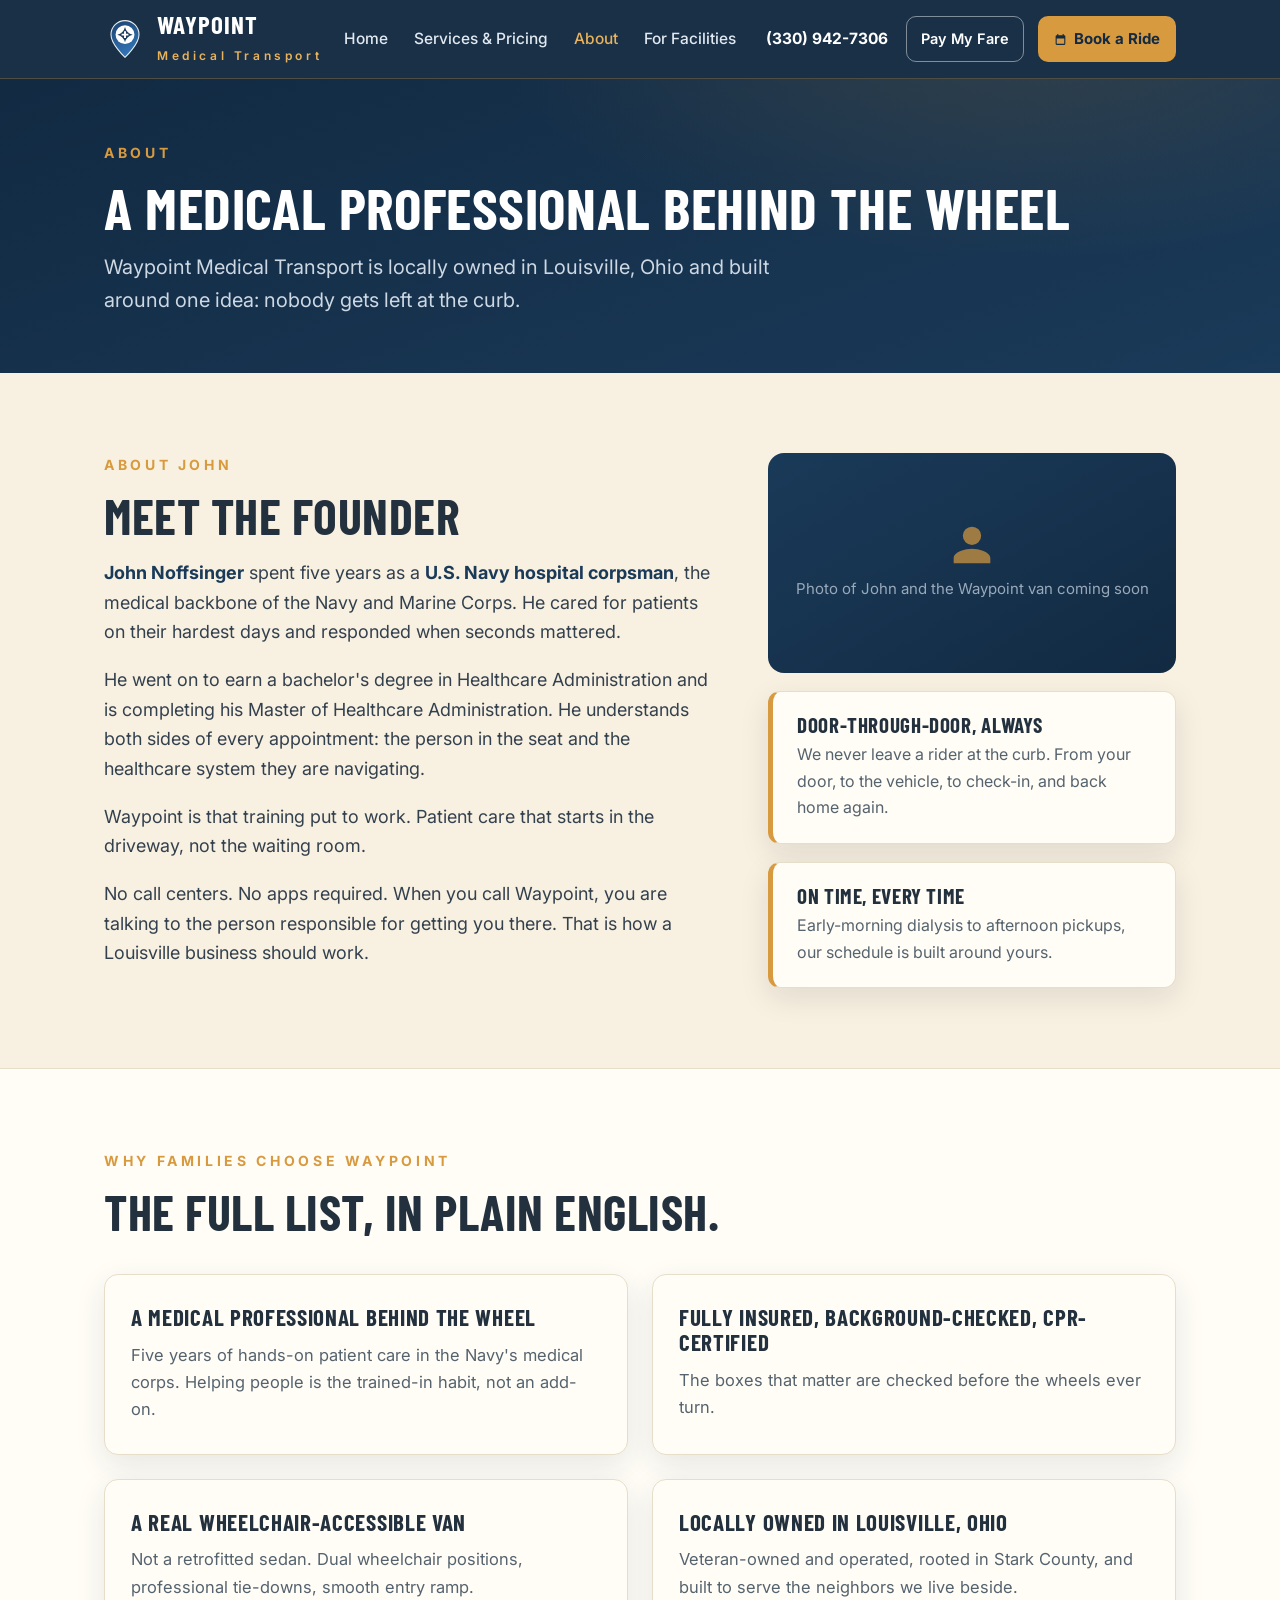
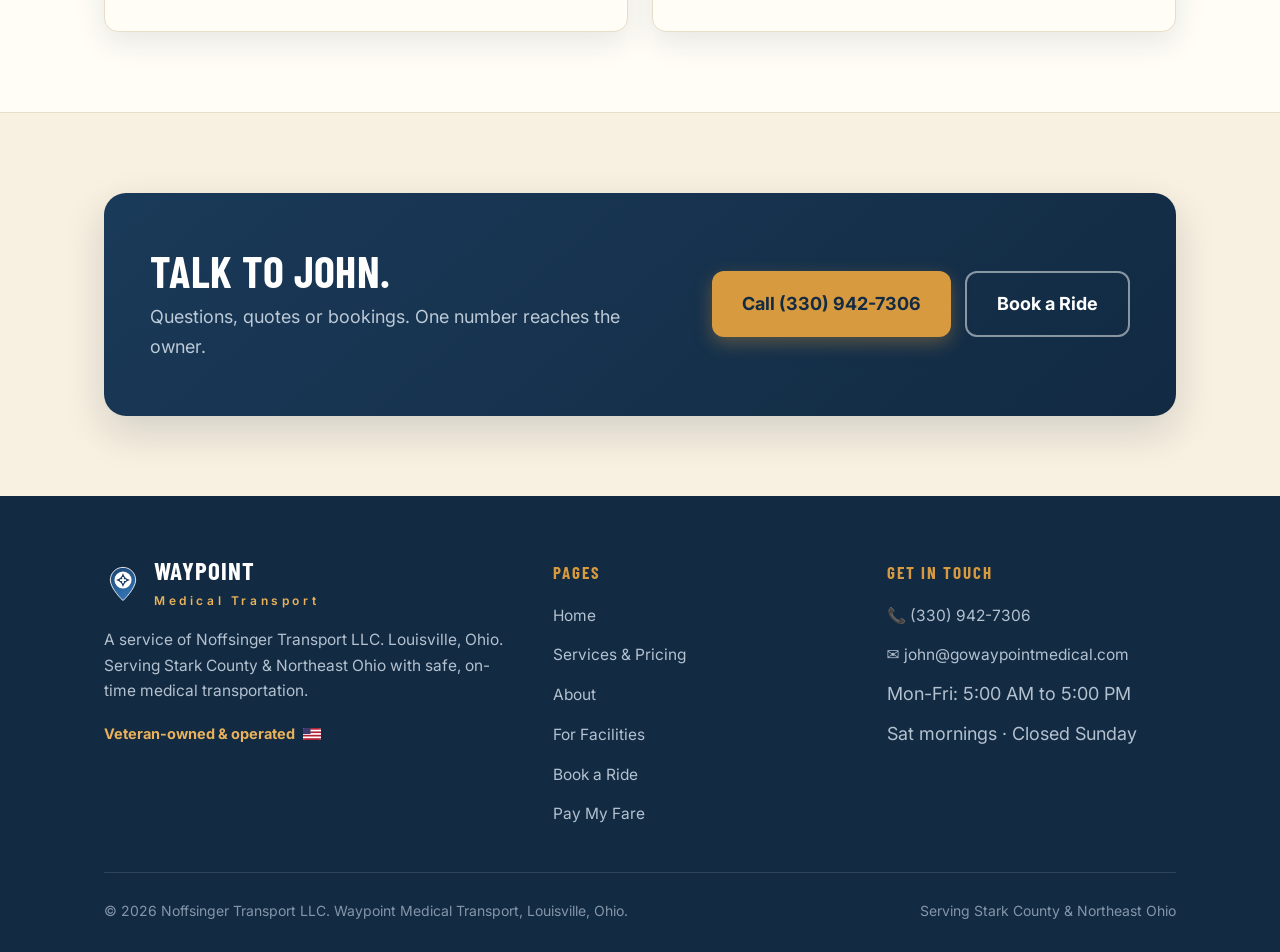
==== commit 52cb9ee9: "Official Waypoint logo: mark in headers/footers/favicon/share card/rate sheet, full logo hosted at /" ====
--- a/about.html
+++ b/about.html
@@ -28,6 +28,7 @@
   "telephone": "+13309427306",
   "email": "john@gowaypointmedical.com",
   "image": "https://gowaypointmedical.com/og-card.png",
+  "logo": "https://gowaypointmedical.com/logo.png",
   "description": "Non-emergency medical transportation serving Stark County and Northeast Ohio. Door-through-door rides to dialysis, doctor visits, therapy and more.",
   "address": {
     "@type": "PostalAddress",
@@ -40,7 +41,13 @@
   "priceRange": "$$"
 }
 </script>
-<!-- GA4: paste the gtag.js snippet here when John sends the G- measurement ID -->
+<script async src="https://www.googletagmanager.com/gtag/js?id=G-KY0B6SGPER"></script>
+<script>
+  window.dataLayer = window.dataLayer || [];
+  function gtag(){dataLayer.push(arguments);}
+  gtag('js', new Date());
+  gtag('config', 'G-KY0B6SGPER');
+</script>
 <link rel="stylesheet" href="css/styles.css">
 </head>
 <body>
@@ -49,10 +56,7 @@
   <div class="wrap nav">
     <a class="brand" href="index.html">
       <svg viewBox="0 0 48 48" fill="none" aria-hidden="true">
-        <path d="M24 3C15.2 3 8 10.2 8 19c0 11 16 26 16 26s16-15 16-26c0-8.8-7.2-16-16-16z" fill="#d89a3f"/>
-        <circle cx="24" cy="19" r="10.5" fill="#122a42"/>
-        <circle cx="24" cy="19" r="5" stroke="#e9b25b" stroke-width="2.5"/>
-        <circle cx="24" cy="19" r="1.7" fill="#e9b25b"/>
+        <defs><linearGradient id="wpg" x1="12" y1="4" x2="32" y2="44" gradientUnits="userSpaceOnUse"><stop stop-color="#1d4674"/><stop offset="1" stop-color="#3579bd"/></linearGradient></defs><path d="M24 3C15.2 3 8 10.2 8 19c0 11 16 26 16 26s16-15 16-26c0-8.8-7.2-16-16-16z" fill="url(#wpg)" stroke="rgba(255,255,255,0.9)" stroke-width="1.2"/><circle cx="24" cy="19" r="10.8" fill="#fff"/><path d="M24 10.2Q25.7 17.3 32.8 19Q25.7 20.7 24 27.8Q22.3 20.7 15.2 19Q22.3 17.3 24 10.2Z" fill="#1d3a5f"/><path d="M22.9 15.1h2.2v2.8h2.8v2.2h-2.8v2.8h-2.2v-2.8h-2.8v-2.2h2.8z" fill="#fff"/>
       </svg>
       <span>
         <span class="brand-name">Waypoint</span>
@@ -163,10 +167,7 @@
       <div>
         <div class="footer-brand">
           <svg viewBox="0 0 48 48" fill="none" aria-hidden="true">
-            <path d="M24 3C15.2 3 8 10.2 8 19c0 11 16 26 16 26s16-15 16-26c0-8.8-7.2-16-16-16z" fill="#d89a3f"/>
-            <circle cx="24" cy="19" r="10.5" fill="#122a42"/>
-            <circle cx="24" cy="19" r="5" stroke="#e9b25b" stroke-width="2.5"/>
-            <circle cx="24" cy="19" r="1.7" fill="#e9b25b"/>
+            <defs><linearGradient id="wpg" x1="12" y1="4" x2="32" y2="44" gradientUnits="userSpaceOnUse"><stop stop-color="#1d4674"/><stop offset="1" stop-color="#3579bd"/></linearGradient></defs><path d="M24 3C15.2 3 8 10.2 8 19c0 11 16 26 16 26s16-15 16-26c0-8.8-7.2-16-16-16z" fill="url(#wpg)" stroke="rgba(255,255,255,0.9)" stroke-width="1.2"/><circle cx="24" cy="19" r="10.8" fill="#fff"/><path d="M24 10.2Q25.7 17.3 32.8 19Q25.7 20.7 24 27.8Q22.3 20.7 15.2 19Q22.3 17.3 24 10.2Z" fill="#1d3a5f"/><path d="M22.9 15.1h2.2v2.8h2.8v2.2h-2.8v2.8h-2.2v-2.8h-2.8v-2.2h2.8z" fill="#fff"/>
           </svg>
           <span>
             <span class="brand-name">Waypoint</span>
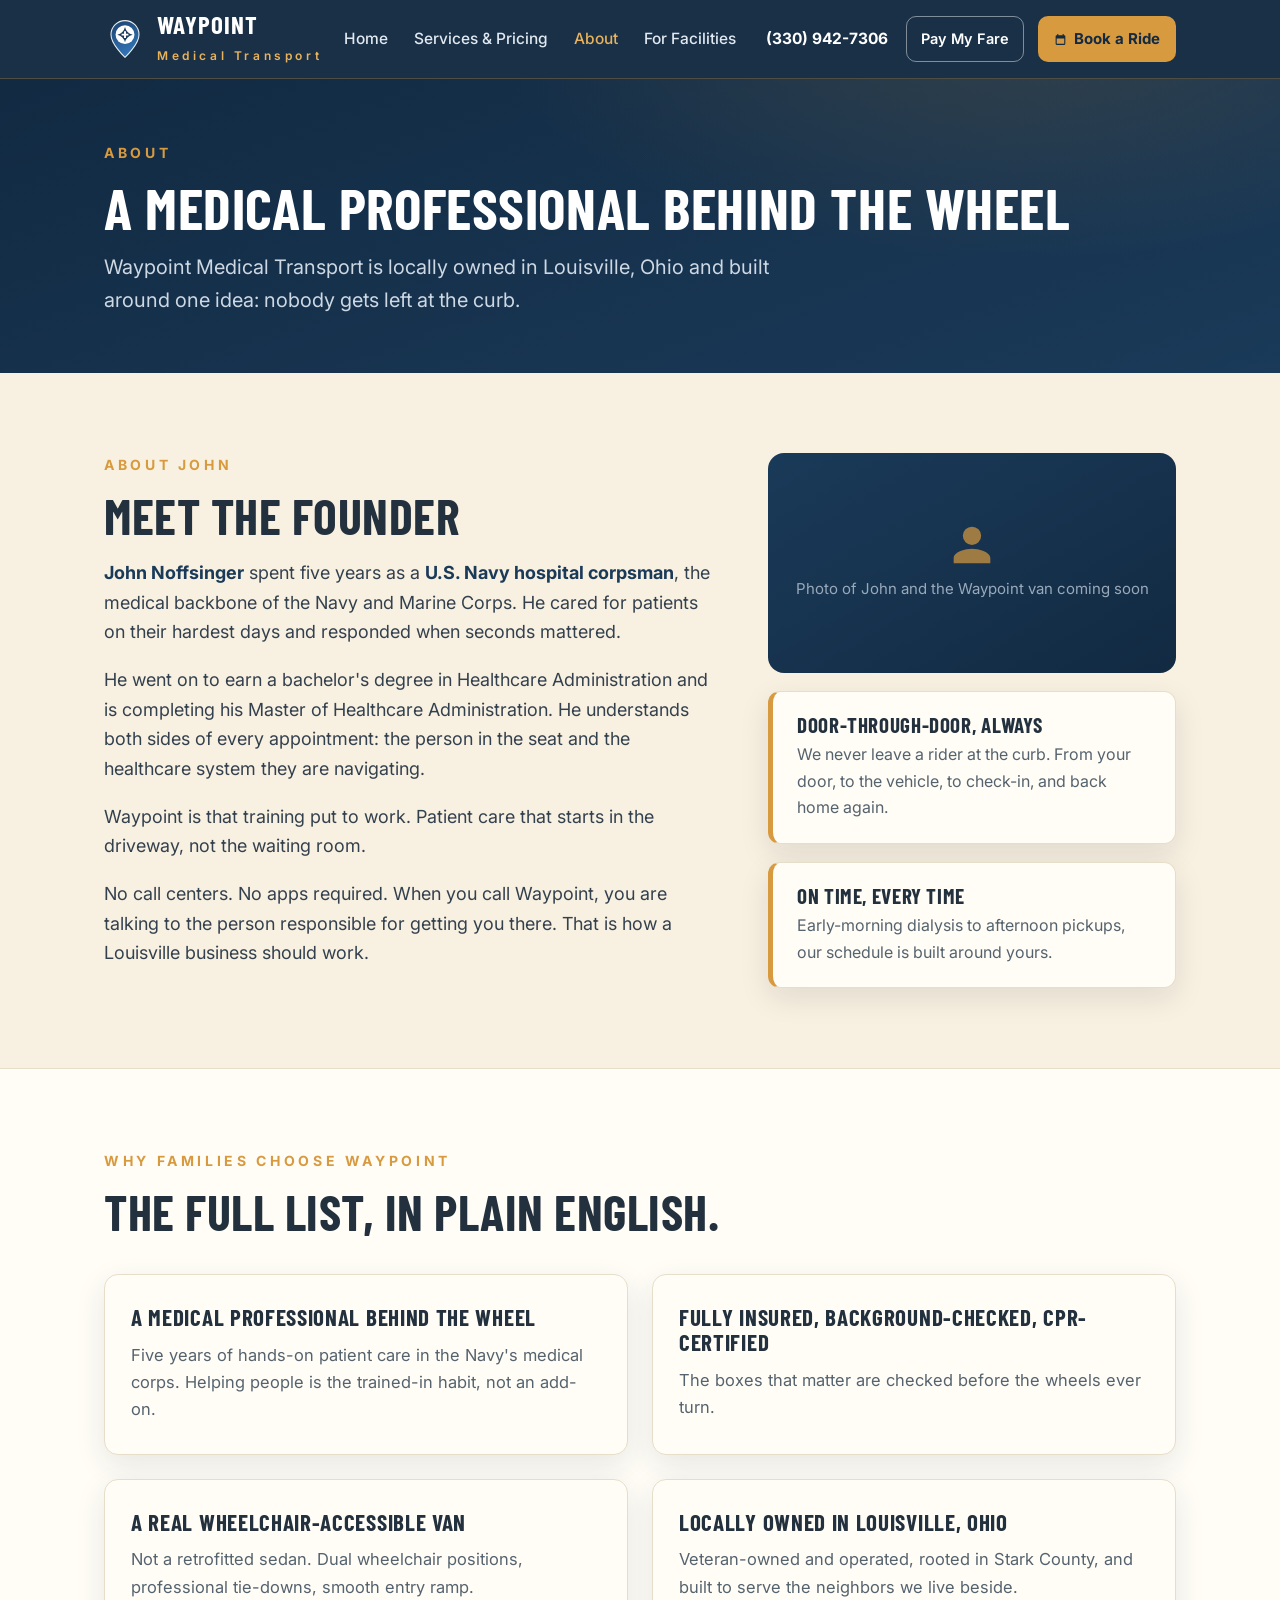
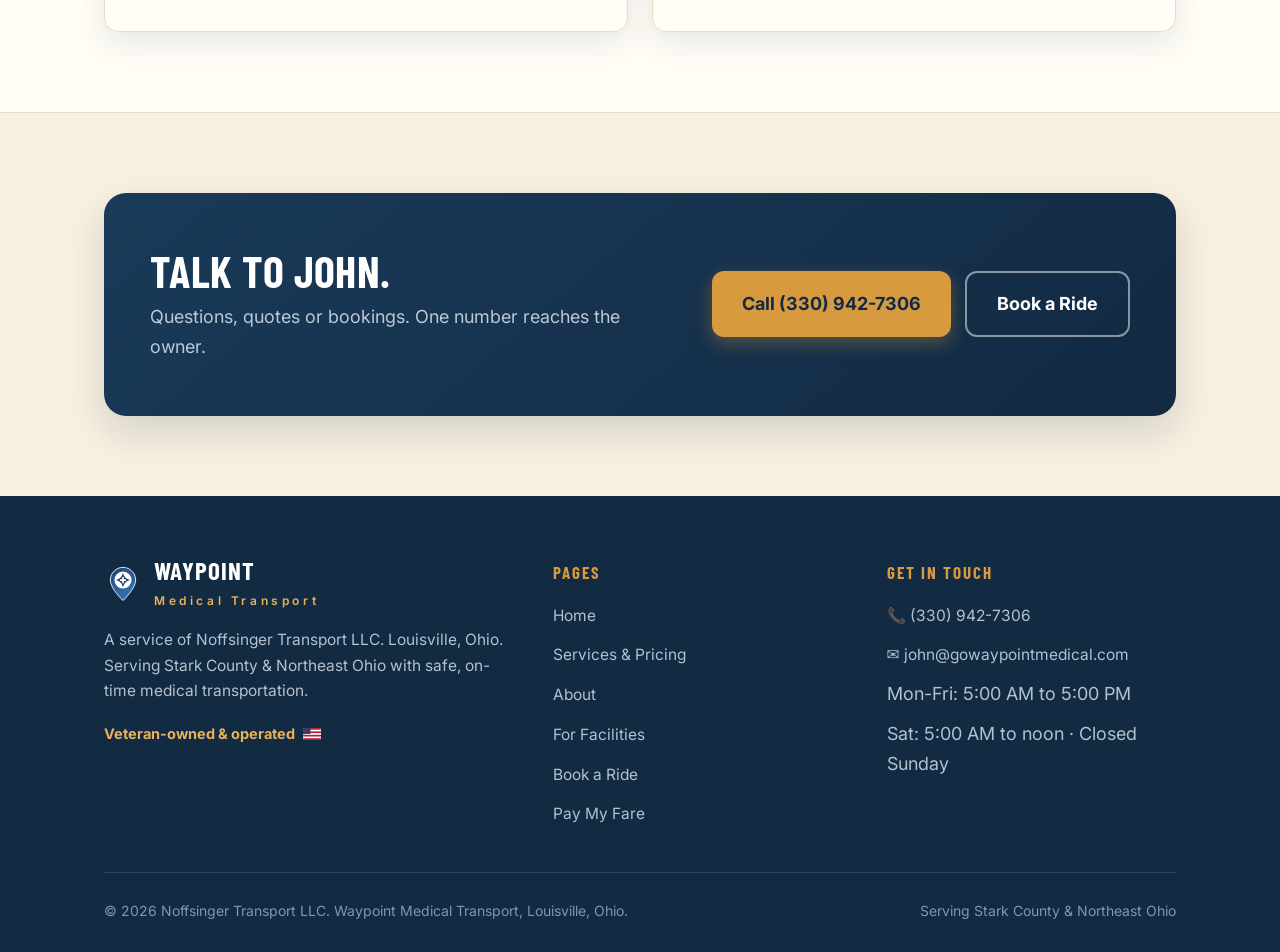
==== commit 28199cd9: "Saturday hours 5 AM to noon sitewide + hour-block booking (date picker + time blocks, Sunday closed)" ====
--- a/about.html
+++ b/about.html
@@ -194,7 +194,7 @@
           <li><a href="tel:+13309427306">&#128222; (330) 942-7306</a></li>
           <li><a href="mailto:john@gowaypointmedical.com">&#9993;&#65039; john@gowaypointmedical.com</a></li>
           <li>Mon-Fri: 5:00 AM to 5:00 PM</li>
-          <li>Sat mornings &middot; Closed Sunday</li>
+          <li>Sat: 5:00 AM to noon &middot; Closed Sunday</li>
         </ul>
       </div>
     </div>
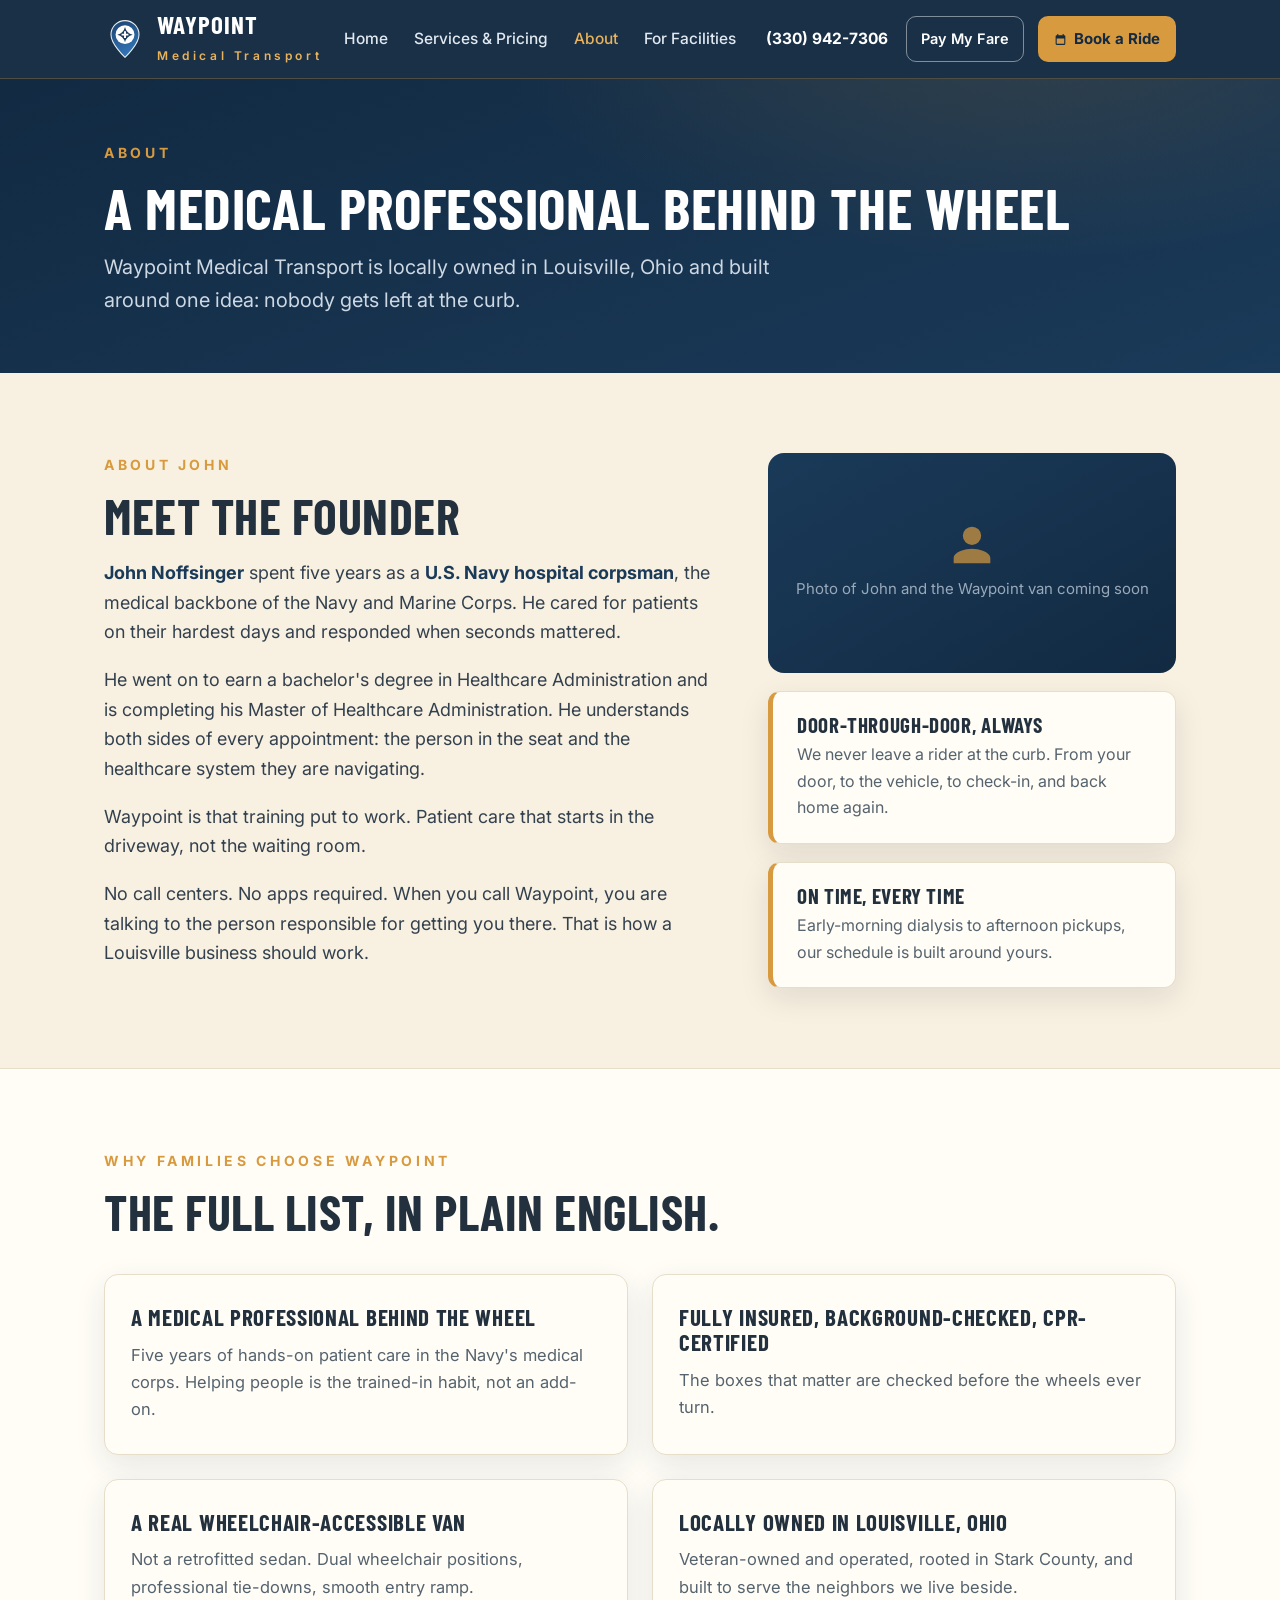
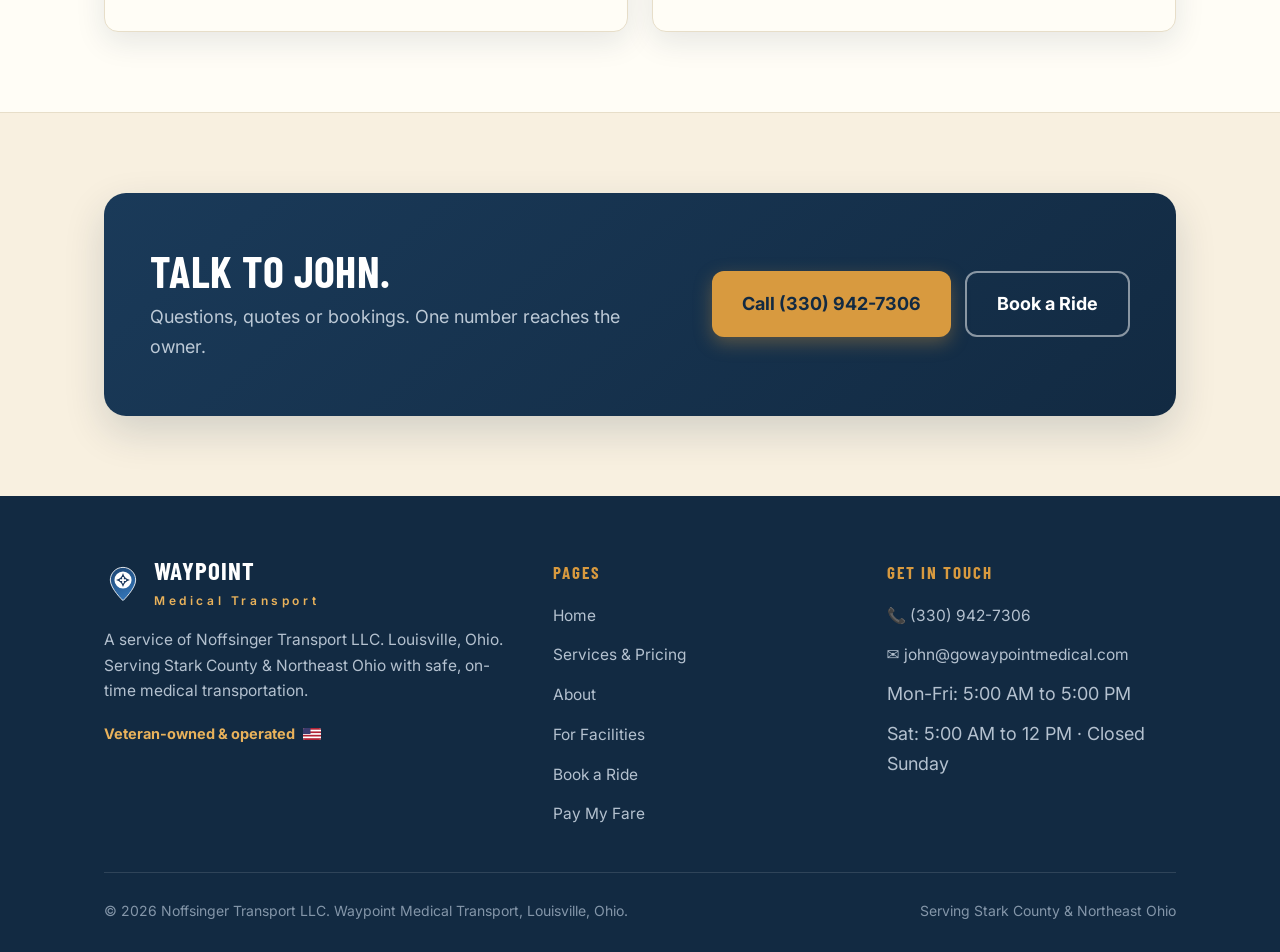
==== commit a880ecb6: "Square payment link live on Pay My Fare + Saturday wording 12 PM instead of noon Co-Authored-By: Cla" ====
--- a/about.html
+++ b/about.html
@@ -194,7 +194,7 @@
           <li><a href="tel:+13309427306">&#128222; (330) 942-7306</a></li>
           <li><a href="mailto:john@gowaypointmedical.com">&#9993;&#65039; john@gowaypointmedical.com</a></li>
           <li>Mon-Fri: 5:00 AM to 5:00 PM</li>
-          <li>Sat: 5:00 AM to noon &middot; Closed Sunday</li>
+          <li>Sat: 5:00 AM to 12 PM &middot; Closed Sunday</li>
         </ul>
       </div>
     </div>
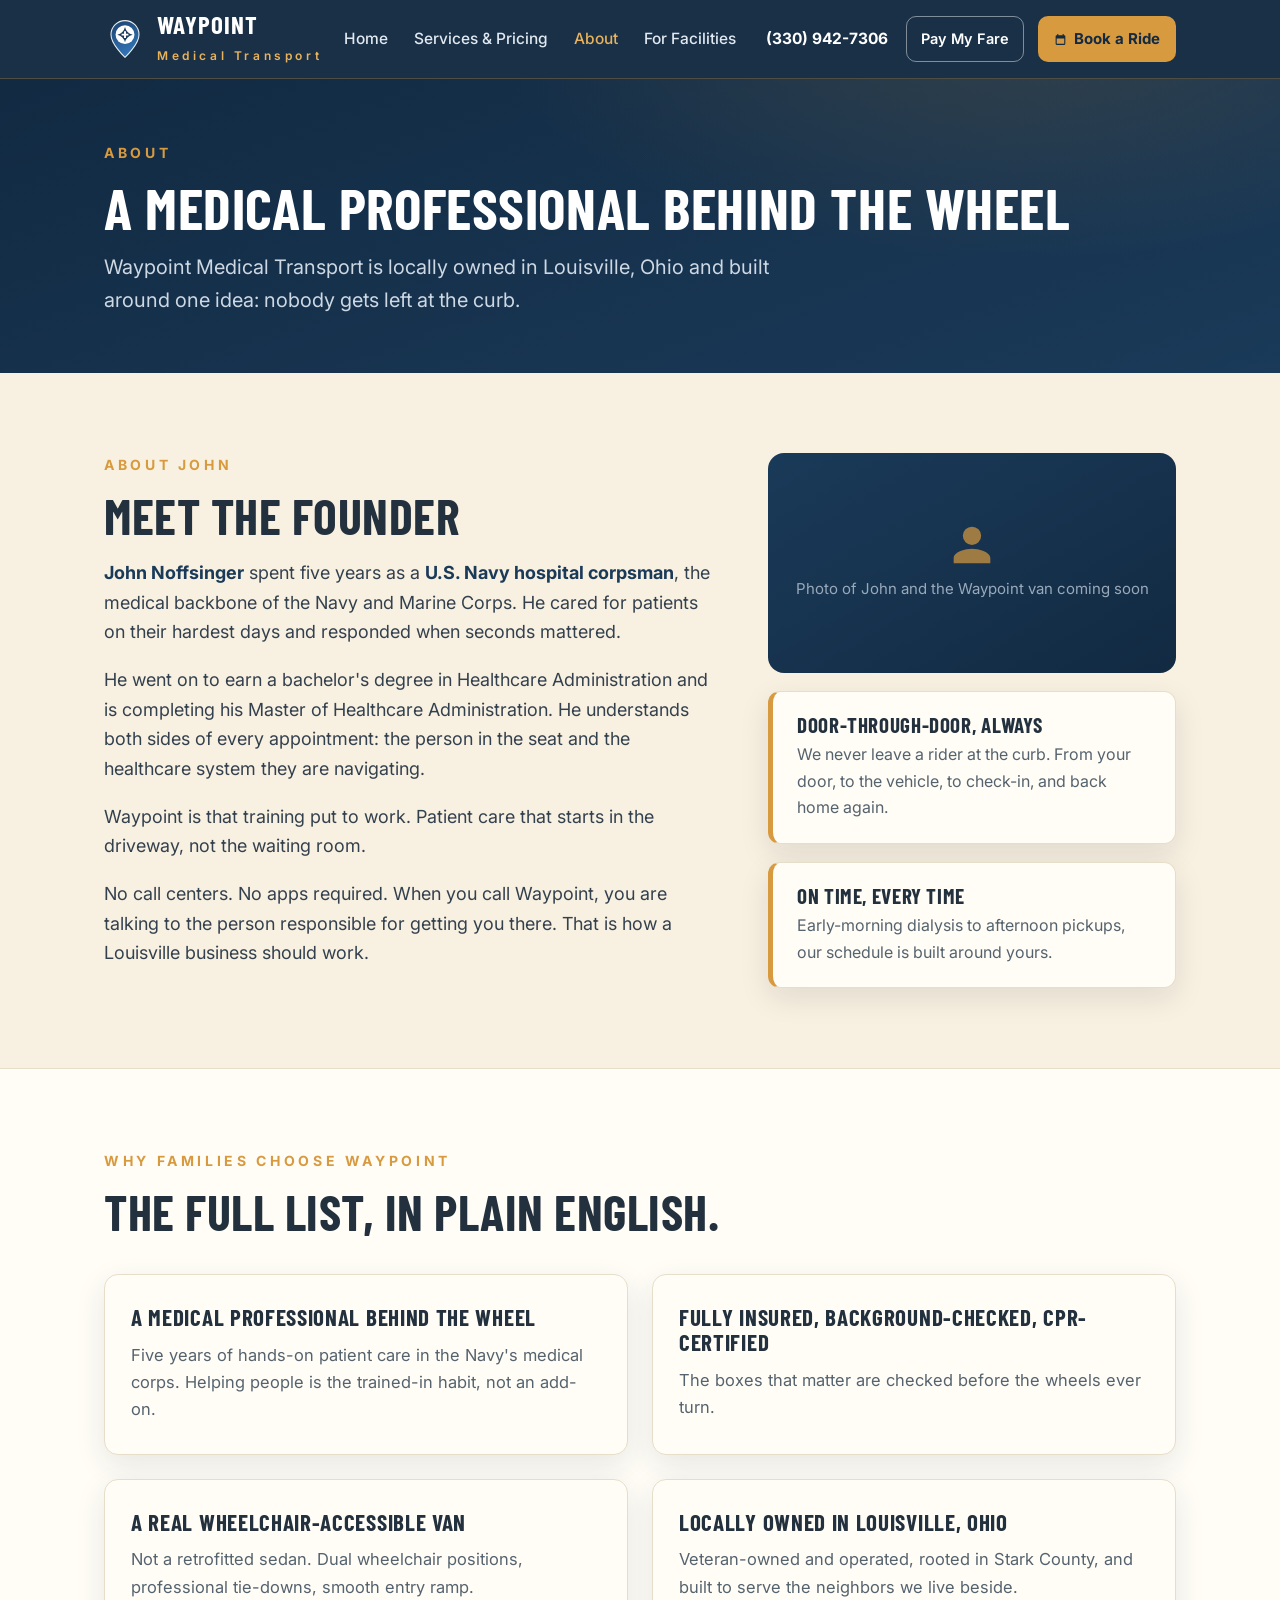
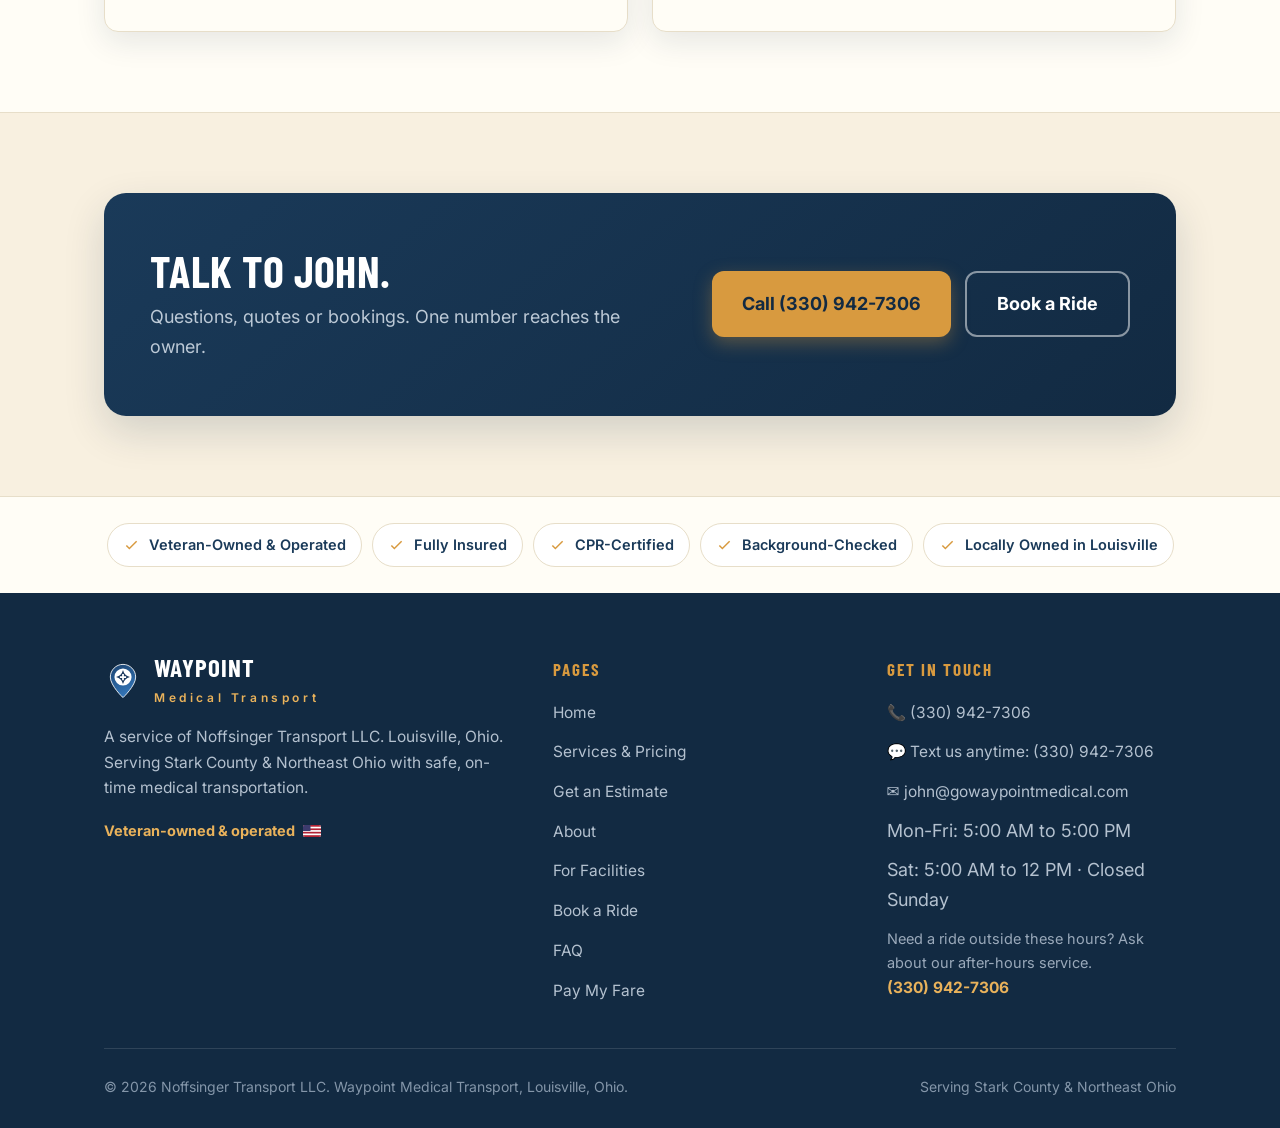
==== commit fe5c43bf: "Punch list V5: exact-time booking form, instant estimator, Tier 1 pricing, Tier 2 facility rate shee" ====
--- a/about.html
+++ b/about.html
@@ -34,9 +34,10 @@
     "@type": "PostalAddress",
     "addressLocality": "Louisville",
     "addressRegion": "OH",
+    "postalCode": "44641",
     "addressCountry": "US"
   },
-  "areaServed": ["Louisville OH", "Canton OH", "North Canton OH", "Massillon OH", "Alliance OH", "Hartville OH", "Stark County OH", "Green OH", "Akron OH"],
+  "areaServed": ["Stark County OH", "Summit County OH", "Portage County OH", "Mahoning County OH", "Columbiana County OH", "Carroll County OH", "Tuscarawas County OH", "Wayne County OH", "Louisville OH", "Canton OH", "North Canton OH", "Massillon OH", "Alliance OH", "Hartville OH", "Green OH", "Akron OH"],
   "openingHours": ["Mo-Fr 05:00-17:00", "Sa 05:00-12:00"],
   "priceRange": "$$"
 }
@@ -48,6 +49,7 @@
   gtag('js', new Date());
   gtag('config', 'G-KY0B6SGPER');
 </script>
+<script>(function(w,d,t,r,u){var f,n,i;w[u]=w[u]||[],f=function(){var o={ti:'343269439', enableAutoSpaTracking:true};o.q=w[u],w[u]=new UET(o),w[u].push('pageLoad')},n=d.createElement(t),n.src=r,n.async=1,n.onload=n.onreadystatechange=function(){var s=this.readyState;s&&s!=='loaded'&&s!=='complete'||(f(),n.onload=n.onreadystatechange=null)},i=d.getElementsByTagName(t)[0],i.parentNode.insertBefore(n,i)})(window,document,'script','https://bat.bing.com/bat.js','uetq');</script>
 <link rel="stylesheet" href="css/styles.css">
 </head>
 <body>
@@ -161,6 +163,18 @@
 
 </main>
 
+<section class="trust-strip" aria-label="Why families trust Waypoint">
+  <div class="wrap">
+    <ul class="badge-row">
+      <li><svg viewBox="0 0 24 24" fill="currentColor" aria-hidden="true"><path d="M9 16.2l-3.5-3.5L4 14.2 9 19.2 20 8.2l-1.5-1.5z"/></svg>Veteran-Owned &amp; Operated</li>
+      <li><svg viewBox="0 0 24 24" fill="currentColor" aria-hidden="true"><path d="M9 16.2l-3.5-3.5L4 14.2 9 19.2 20 8.2l-1.5-1.5z"/></svg>Fully Insured</li>
+      <li><svg viewBox="0 0 24 24" fill="currentColor" aria-hidden="true"><path d="M9 16.2l-3.5-3.5L4 14.2 9 19.2 20 8.2l-1.5-1.5z"/></svg>CPR-Certified</li>
+      <li><svg viewBox="0 0 24 24" fill="currentColor" aria-hidden="true"><path d="M9 16.2l-3.5-3.5L4 14.2 9 19.2 20 8.2l-1.5-1.5z"/></svg>Background-Checked</li>
+      <li><svg viewBox="0 0 24 24" fill="currentColor" aria-hidden="true"><path d="M9 16.2l-3.5-3.5L4 14.2 9 19.2 20 8.2l-1.5-1.5z"/></svg>Locally Owned in Louisville</li>
+    </ul>
+  </div>
+</section>
+
 <footer class="site-footer">
   <div class="wrap">
     <div class="footer-grid">
@@ -182,9 +196,11 @@
         <ul>
           <li><a href="index.html">Home</a></li>
           <li><a href="services.html">Services &amp; Pricing</a></li>
+          <li><a href="estimate.html">Get an Estimate</a></li>
           <li><a href="about.html">About</a></li>
           <li><a href="facilities.html">For Facilities</a></li>
           <li><a href="book.html">Book a Ride</a></li>
+          <li><a href="book.html#faq">FAQ</a></li>
           <li><a href="pay.html">Pay My Fare</a></li>
         </ul>
       </div>
@@ -192,9 +208,11 @@
         <h4>Get in Touch</h4>
         <ul>
           <li><a href="tel:+13309427306">&#128222; (330) 942-7306</a></li>
+          <li><a href="sms:+13309427306">&#128172; Text us anytime: (330) 942-7306</a></li>
           <li><a href="mailto:john@gowaypointmedical.com">&#9993;&#65039; john@gowaypointmedical.com</a></li>
           <li>Mon-Fri: 5:00 AM to 5:00 PM</li>
           <li>Sat: 5:00 AM to 12 PM &middot; Closed Sunday</li>
+          <li class="after-hours">Need a ride outside these hours? Ask about our after-hours service. <a href="tel:+13309427306">(330) 942-7306</a></li>
         </ul>
       </div>
     </div>
@@ -208,7 +226,11 @@
 <div class="mobile-cta">
   <a class="m-call" href="tel:+13309427306">
     <svg width="17" height="17" viewBox="0 0 24 24" fill="currentColor" aria-hidden="true"><path d="M6.6 10.8c1.4 2.8 3.8 5.1 6.6 6.6l2.2-2.2c.3-.3.7-.4 1-.2 1.1.4 2.3.6 3.6.6.6 0 1 .4 1 1V20c0 .6-.4 1-1 1C10.6 21 3 13.4 3 4c0-.6.4-1 1-1h3.5c.6 0 1 .4 1 1 0 1.2.2 2.4.6 3.6.1.3 0 .7-.2 1l-2.3 2.2z"/></svg>
-    Call Now
+    Call
+  </a>
+  <a class="m-text" href="sms:+13309427306">
+    <svg width="17" height="17" viewBox="0 0 24 24" fill="currentColor" aria-hidden="true"><path d="M20 2H4a2 2 0 0 0-2 2v18l4-4h14a2 2 0 0 0 2-2V4a2 2 0 0 0-2-2z"/></svg>
+    Text
   </a>
   <a class="m-book" href="book.html">Book a Ride</a>
 </div>
--- a/css/styles.css
+++ b/css/styles.css
@@ -909,6 +909,270 @@
 .mobile-cta .m-call { background: var(--honey); color: var(--navy); }
 
 .mobile-cta .m-book { background: transparent; color: #fff; border: 1.5px solid rgba(255,255,255,0.5); }
+
+.mobile-cta .m-text { background: transparent; color: #fff; border: 1.5px solid rgba(255,255,255,0.5); }
+
+/* ---------- Trust strip (same row on every page, above the footer) ---------- */
+
+.trust-strip {
+  background: var(--paper);
+  border-top: 1px solid var(--line);
+  padding: 26px 0;
+}
+
+.trust-strip .badge-row { justify-content: center; gap: 10px; }
+
+.trust-strip .badge-row li { font-size: 14.5px; padding: 9px 15px; box-shadow: none; background: #fff; }
+
+/* ---------- After-hours line (wherever hours appear) ---------- */
+
+.after-hours { display: block; font-size: 15.5px; color: var(--ink-2); }
+
+.after-hours a { color: var(--navy-2); font-weight: 700; text-decoration: none; white-space: nowrap; }
+
+.hours-strip .after-hours { width: 100%; margin-top: 2px; color: #bcc9d6; }
+
+.hours-strip .after-hours a { color: var(--honey-bright); }
+
+.contact-card .after-hours { color: #bcc9d6; font-size: 15px; margin: -14px 0 22px; }
+
+.contact-card .after-hours a { color: var(--honey-bright); }
+
+.footer-grid .after-hours { font-size: 14.5px; color: #9aa9ba; margin-top: 2px; }
+
+.footer-grid .after-hours a { color: var(--honey-bright); }
+
+/* ---------- Booking form groups + new fields ---------- */
+
+.form-group { margin-top: 28px; padding-top: 22px; border-top: 1px solid var(--line); }
+
+.form-group.first { margin-top: 0; padding-top: 0; border-top: none; }
+
+.form-group h4 {
+  font-family: "Barlow Condensed", sans-serif;
+  text-transform: uppercase;
+  letter-spacing: 0.1em;
+  font-size: 20px;
+  color: var(--navy-2);
+  margin-bottom: 14px;
+}
+
+.field .opt { font-weight: 400; color: var(--ink-2); }
+
+.radio-list { display: grid; gap: 10px; }
+
+.radio-list label {
+  display: flex;
+  gap: 11px;
+  align-items: flex-start;
+  font-weight: 500;
+  font-size: 16px;
+  background: #fff;
+  border: 1.5px solid var(--line);
+  border-radius: 10px;
+  padding: 12px 14px;
+  cursor: pointer;
+}
+
+.radio-list input { width: 18px; height: 18px; margin-top: 3px; accent-color: var(--honey); flex: none; }
+
+.radio-list label:has(input:checked) { border-color: var(--honey); box-shadow: 0 0 0 3px rgba(216, 154, 63, 0.22); }
+
+.est-card {
+  display: none;
+  background: rgba(216, 154, 63, 0.13);
+  border: 1.5px dashed var(--honey);
+  border-radius: 12px;
+  padding: 16px 18px;
+  margin-bottom: 22px;
+}
+
+.est-card.show { display: block; }
+
+.est-card .est-amt {
+  font-family: "Barlow Condensed", sans-serif;
+  font-size: 36px;
+  font-weight: 700;
+  color: var(--navy-2);
+  line-height: 1;
+}
+
+.est-card p { font-size: 15px; color: var(--ink-2); margin-top: 6px; }
+
+.est-card a { color: var(--navy-2); font-weight: 600; }
+
+.est-link {
+  display: inline-flex;
+  align-items: center;
+  gap: 8px;
+  color: var(--navy-2);
+  font-weight: 700;
+  text-decoration: none;
+  border-bottom: 2px solid var(--honey);
+  padding-bottom: 1px;
+}
+
+.est-link:hover { color: var(--honey); }
+
+/* ---------- Pay now to lock in (shows after the form is sent) ---------- */
+
+.pay-lock {
+  display: none;
+  background: var(--navy);
+  color: #fff;
+  border-radius: 16px;
+  padding: 26px 28px;
+  margin-bottom: 28px;
+  box-shadow: var(--shadow-lift);
+}
+
+.pay-lock.show { display: block; }
+
+.pay-lock h3 { font-size: 26px; letter-spacing: 0.03em; margin-bottom: 6px; }
+
+.pay-lock .amt {
+  font-family: "Barlow Condensed", sans-serif;
+  font-size: 48px;
+  font-weight: 700;
+  color: var(--honey-bright);
+  line-height: 1;
+}
+
+.pay-lock p { color: #bcc9d6; font-size: 16px; margin-top: 10px; max-width: 660px; }
+
+.pay-lock .pay-actions { display: flex; flex-wrap: wrap; gap: 12px; margin-top: 18px; }
+
+.btn-copy { background: transparent; color: #fff; border: 2px solid rgba(255, 255, 255, 0.5); }
+
+.btn-copy:hover { border-color: #fff; }
+
+/* ---------- Fare estimator ---------- */
+
+.est-grid { display: grid; grid-template-columns: 1.1fr 0.9fr; gap: 40px; align-items: start; }
+
+.est-panel {
+  background: var(--paper);
+  border: 1px solid var(--line);
+  border-radius: 20px;
+  padding: 34px 30px;
+  box-shadow: var(--shadow);
+}
+
+.est-q { margin-bottom: 26px; }
+
+.est-q .q { display: block; font-weight: 700; font-size: 17px; margin-bottom: 10px; }
+
+.choice-row { display: grid; grid-template-columns: 1fr 1fr; gap: 12px; }
+
+.choice {
+  display: flex;
+  align-items: center;
+  gap: 11px;
+  background: #fff;
+  border: 1.5px solid var(--line);
+  border-radius: 12px;
+  padding: 14px 16px;
+  cursor: pointer;
+  font-weight: 600;
+  font-size: 16.5px;
+}
+
+.choice input { accent-color: var(--honey); width: 18px; height: 18px; flex: none; }
+
+.choice small { display: block; font-weight: 400; color: var(--ink-2); font-size: 14px; }
+
+.choice:has(input:checked) { border-color: var(--honey); background: rgba(216, 154, 63, 0.10); box-shadow: 0 0 0 3px rgba(216, 154, 63, 0.22); }
+
+.miles-row { display: flex; gap: 14px; align-items: center; flex-wrap: wrap; }
+
+.miles-row input {
+  width: 150px;
+  padding: 13px 15px;
+  font-size: 22px;
+  font-weight: 700;
+  font-family: inherit;
+  border: 1.5px solid var(--line);
+  border-radius: 10px;
+  background: #fff;
+  color: var(--ink);
+}
+
+.miles-row input:focus { outline: none; border-color: var(--honey); box-shadow: 0 0 0 3px rgba(216, 154, 63, 0.22); }
+
+.maps-link { font-size: 15px; color: var(--navy-2); font-weight: 600; }
+
+.check-list { display: grid; gap: 10px; }
+
+.check-list label {
+  display: flex;
+  align-items: flex-start;
+  gap: 11px;
+  background: #fff;
+  border: 1.5px solid var(--line);
+  border-radius: 10px;
+  padding: 12px 14px;
+  cursor: pointer;
+  font-size: 15.5px;
+  font-weight: 500;
+}
+
+.check-list input { accent-color: var(--honey); width: 18px; height: 18px; margin-top: 3px; flex: none; }
+
+.check-list .tag { color: var(--navy-2); font-weight: 700; margin-left: auto; white-space: nowrap; }
+
+.check-list label:has(input:checked) { border-color: var(--honey); background: rgba(216, 154, 63, 0.08); }
+
+.check-note { font-size: 14.5px; color: var(--ink-2); margin-top: 12px; }
+
+.est-out {
+  position: sticky;
+  top: 96px;
+  background: var(--navy);
+  color: #fff;
+  border-radius: 20px;
+  padding: 32px 30px;
+  box-shadow: var(--shadow-lift);
+}
+
+.est-out .kicker { color: var(--honey-bright); }
+
+.est-total {
+  font-family: "Barlow Condensed", sans-serif;
+  font-size: clamp(54px, 7vw, 76px);
+  font-weight: 700;
+  color: var(--honey-bright);
+  line-height: 1;
+}
+
+.est-perleg { color: #cdd8e3; font-size: 17px; margin-top: 6px; min-height: 1.4em; }
+
+.est-lines { list-style: none; margin-top: 20px; border-top: 1px solid rgba(255, 255, 255, 0.15); }
+
+.est-lines li {
+  display: flex;
+  justify-content: space-between;
+  gap: 14px;
+  padding: 9px 0;
+  border-bottom: 1px solid rgba(255, 255, 255, 0.10);
+  font-size: 15.5px;
+  color: #dbe4ee;
+}
+
+.est-lines li span:last-child { font-weight: 700; color: #fff; white-space: nowrap; }
+
+.est-lines li.disc span:last-child { color: var(--honey-bright); }
+
+.est-lines li.note { color: #9aa9ba; font-size: 14px; }
+
+.est-free { display: flex; gap: 9px; align-items: center; color: #dbe4ee; font-size: 15.5px; margin-top: 16px; font-weight: 600; }
+
+.est-free svg { width: 18px; height: 18px; color: var(--honey); flex: none; }
+
+.est-disclaimer { font-size: 14.5px; color: #9aa9ba; margin-top: 12px; }
+
+.est-out .btn { width: 100%; margin-top: 20px; }
+
+.est-empty { color: #bcc9d6; font-size: 16.5px; }
 
 /* ---------- Footer ---------- */
 
@@ -991,6 +1255,8 @@
   .map-grid, .about-grid, .contact-grid { grid-template-columns: 1fr; }
   .footer-grid { grid-template-columns: 1fr 1fr; }
   .ride-list { grid-template-columns: 1fr; }
+  .est-grid { grid-template-columns: 1fr; }
+  .est-out { position: static; }
 }
 
 @media (max-width: 820px) {
@@ -1015,4 +1281,8 @@
   .btn-book { padding: 9px 12px; font-size: 14px; }
   .map-figure { padding: 18px 12px 12px; }
   .promise { font-size: 18px; }
-}
+  .choice-row { grid-template-columns: 1fr; }
+  .mobile-cta a { font-size: 15px; padding: 12px 6px; gap: 6px; }
+  .est-panel, .est-out { padding: 26px 20px; }
+  .pay-lock { padding: 22px 20px; }
+}
